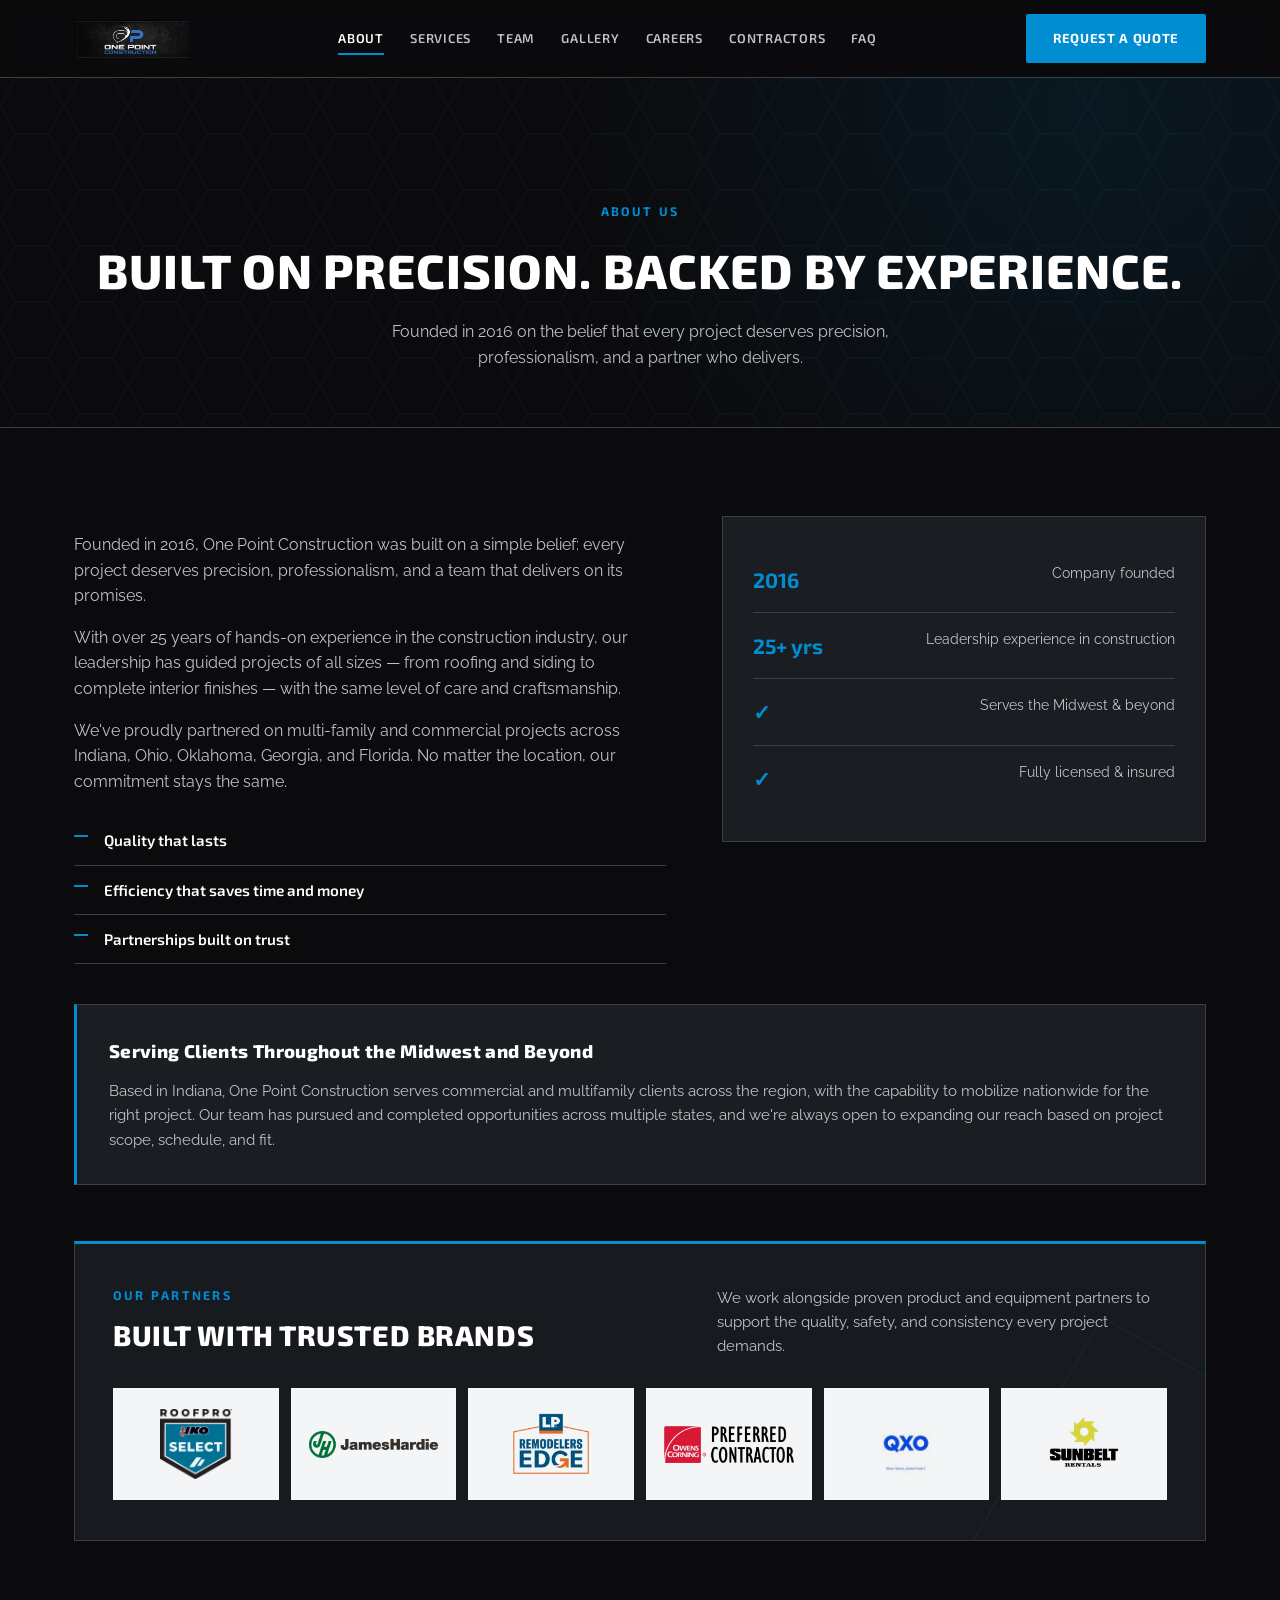
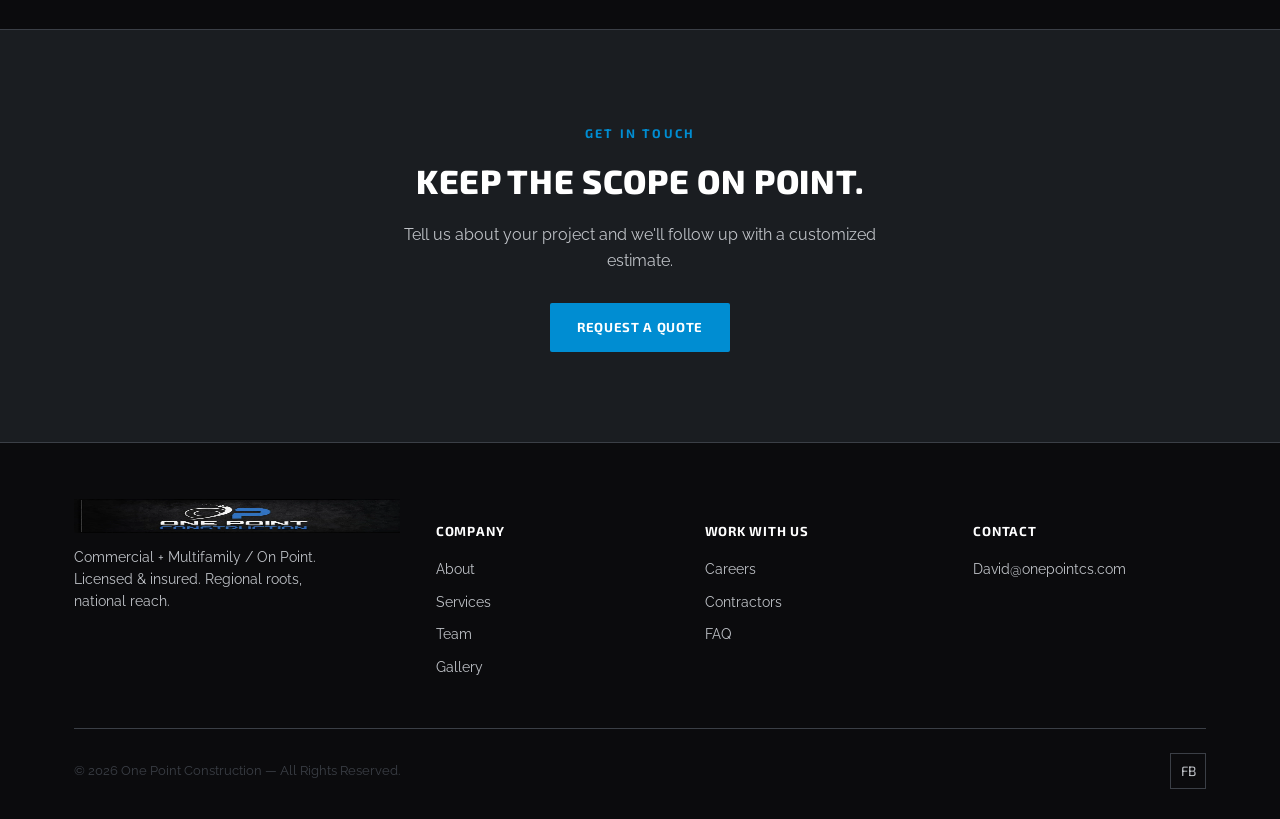
==== about.html @ 49d723e9 "Improve mobile performance and search visibility" ====
<!DOCTYPE html>
<html lang="en">
<head>
<meta charset="UTF-8">
<meta name="viewport" content="width=device-width, initial-scale=1.0">
<title>About One Point Construction | Commercial &amp; Multifamily Contractor</title>
<meta name="description" content="Learn how One Point Construction brings 25+ years of leadership experience to commercial and multifamily projects across the Midwest and beyond.">
<meta name="robots" content="index,follow,max-image-preview:large">
<meta name="theme-color" content="#0B0B0D">
<link rel="canonical" href="https://onepointconstruction.com/about.html">
<meta property="og:type" content="website">
<meta property="og:site_name" content="One Point Construction">
<meta property="og:title" content="About One Point Construction">
<meta property="og:description" content="Commercial and multifamily construction built on precision, experience, and trusted partnerships.">
<meta property="og:url" content="https://onepointconstruction.com/about.html">
<meta property="og:image" content="https://onepointconstruction.com/assets/img/cta-band.jpg">
<meta name="twitter:card" content="summary_large_image">
<meta name="twitter:title" content="About One Point Construction">
<meta name="twitter:description" content="Commercial and multifamily construction built on precision, experience, and trusted partnerships.">
<meta name="twitter:image" content="https://onepointconstruction.com/assets/img/cta-band.jpg">
<link rel="icon" href="assets/img/logo-badge.png">
<link rel="preconnect" href="https://fonts.googleapis.com">
<link rel="preconnect" href="https://fonts.gstatic.com" crossorigin>
<link href="https://fonts.googleapis.com/css2?family=Exo+2:wght@600;800&family=Raleway:wght@400;500;600;700&display=swap" rel="stylesheet">
<link rel="stylesheet" href="assets/styles.css">
</head>
<body>
<header>
  <div class="nav-inner">
    <a class="brand" href="index.html">
      <img src="assets/img/logo-lockup.webp" alt="One Point Construction" width="900" height="298">
    </a>
    <nav class="links">
      <a href="about.html" class="active">About</a>
      <a href="services.html">Services</a>
      <a href="team.html">Team</a>
      <a href="gallery.html">Gallery</a>
      <a href="careers.html">Careers</a>
      <a href="contractors.html">Contractors</a>
      <a href="faq.html">FAQ</a>
    </nav>
    <details class="mobile-menu">
      <summary aria-label="Open site navigation"><span class="mobile-menu-icon" aria-hidden="true"></span><span class="mobile-menu-label">Menu</span></summary>
      <nav class="mobile-menu-panel" aria-label="Mobile navigation">
        <a href="about.html">About</a><a href="services.html">Services</a><a href="team.html">Team</a><a href="gallery.html">Gallery</a><a href="careers.html">Careers</a><a href="contractors.html">Contractors</a><a href="faq.html">FAQ</a>
      </nav>
    </details>
    <a class="btn btn-primary" href="index.html#contact">Request a Quote</a>
  </div>
</header>
<section class="page-banner hex-bg">
  <div class="wrap">
    <span class="eyebrow">About Us</span>
    <h1>Built on Precision. Backed by Experience.</h1>
    <p>Founded in 2016 on the belief that every project deserves precision, professionalism, and a partner who delivers.</p>
  </div>
</section>

<section class="section">
  <div class="wrap">
    <div class="about-grid">
      <div class="about-copy">
        <p>Founded in 2016, One Point Construction was built on a simple belief: every project deserves precision, professionalism, and a team that delivers on its promises.</p>
        <p>With over 25 years of hands-on experience in the construction industry, our leadership has guided projects of all sizes &mdash; from roofing and siding to complete interior finishes &mdash; with the same level of care and craftsmanship.</p>
        <p>We've proudly partnered on multi-family and commercial projects across Indiana, Ohio, Oklahoma, Georgia, and Florida. No matter the location, our commitment stays the same.</p>
        <ul class="value-list">
          <li>Quality that lasts</li>
          <li>Efficiency that saves time and money</li>
          <li>Partnerships built on trust</li>
        </ul>
      </div>
      <div class="stat-card">
        <div class="stat"><b>2016</b><span>Company founded</span></div>
        <div class="stat"><b>25+ yrs</b><span>Leadership experience in construction</span></div>
        <div class="stat"><b>&#10003;</b><span>Serves the Midwest &amp; beyond</span></div>
        <div class="stat"><b>&#10003;</b><span>Fully licensed &amp; insured</span></div>
      </div>
    </div>
    <div class="service-area">
      <h3>Serving Clients Throughout the Midwest and Beyond</h3>
      <p>Based in Indiana, One Point Construction serves commercial and multifamily clients across the region, with the capability to mobilize nationwide for the right project. Our team has pursued and completed opportunities across multiple states, and we're always open to expanding our reach based on project scope, schedule, and fit.</p>
    </div>
    <section class="partner-showcase" aria-labelledby="partners-heading">
      <div class="partner-head">
        <div>
          <span class="eyebrow">Our Partners</span>
          <h2 id="partners-heading">Built With Trusted Brands</h2>
        </div>
        <p>We work alongside proven product and equipment partners to support the quality, safety, and consistency every project demands.</p>
      </div>
      <div class="partner-grid">
        <div class="partner-logo"><img src="assets/img/partners/iko-select.png" alt="IKO Select"></div>
        <div class="partner-logo"><img src="assets/img/partners/james-hardie.png" alt="James Hardie"></div>
        <div class="partner-logo"><img src="assets/img/partners/lp-remodelers-edge.jpg" alt="LP Remodelers Edge"></div>
        <div class="partner-logo"><img src="assets/img/partners/owens-corning.jpg" alt="Owens Corning"></div>
        <div class="partner-logo"><img src="assets/img/partners/qxo.jpg" alt="QXO"></div>
        <div class="partner-logo"><img src="assets/img/partners/sunbelt-rentals.jpg" alt="Sunbelt Rentals"></div>
      </div>
    </section>
  </div>
</section>
<section id="contact" class="contact-cta">
  <span class="eyebrow">Get In Touch</span>
  <h2>Keep the Scope On Point.</h2>
  <p>Tell us about your project and we'll follow up with a customized estimate.</p>
  <a class="btn btn-primary" href="mailto:David@onepointcs.com?subject=Requesting%20a%20Quote">Request a Quote</a>
</section>
<footer>
  <div class="wrap">
    <div class="foot-grid">
      <div class="foot-brand">
        <img src="assets/img/logo-lockup.webp" alt="One Point Construction" width="900" height="298" loading="lazy" decoding="async">
        <p>Commercial + Multifamily / On Point. Licensed &amp; insured. Regional roots, national reach.</p>
      </div>
      <div class="foot-col">
        <h5>Company</h5>
        <a href="about.html">About</a>
        <a href="services.html">Services</a>
        <a href="team.html">Team</a>
        <a href="gallery.html">Gallery</a>
      </div>
      <div class="foot-col">
        <h5>Work With Us</h5>
        <a href="careers.html">Careers</a>
        <a href="contractors.html">Contractors</a>
        <a href="faq.html">FAQ</a>
      </div>
      <div class="foot-col">
        <h5>Contact</h5>
        <a href="mailto:David@onepointcs.com">David@onepointcs.com</a>
      </div>
    </div>
    <div class="foot-bottom">
      <span>&copy; 2026 One Point Construction &mdash; All Rights Reserved.</span>
      <div class="foot-social">
        <a href="https://www.facebook.com/OnePointCS/" aria-label="Facebook">FB</a>
      </div>
    </div>
  </div>
</footer>
</body>
</html>
---- assets/styles.css ----
/* Design language: precise industrial confidence. Angular blue accents, measured contrast, and responsive motion that makes decisions feel intentional. */
:root{
  --jet:#0B0B0D;
  --charcoal:#1A1D21;
  --gunmetal:#3B3F46;
  --silver:#BFC2C7;
  --white:#FFFFFF;
  --blue:#008DD2;
  --blue-glow: rgba(0,141,210,0.35);
  --maxw: 1180px;
}
*{box-sizing:border-box;}
html{scroll-behavior:smooth;}
body{
  margin:0;
  background:var(--jet);
  color:var(--white);
  font-family:'Raleway', sans-serif;
  font-weight:400;
  line-height:1.6;
  -webkit-font-smoothing:antialiased;
}
h1,h2,h3,h4{
  font-family:'Exo 2', sans-serif;
  font-weight:800;
  letter-spacing:0.02em;
  margin:0 0 0.5em 0;
  text-transform:uppercase;
}
a{color:inherit;text-decoration:none;}
img{max-width:100%;display:block;}
.wrap{max-width:var(--maxw); margin:0 auto; padding:0 24px;}
.eyebrow{
  color:var(--blue);
  font-family:'Exo 2',sans-serif;
  font-weight:700;
  letter-spacing:0.18em;
  text-transform:uppercase;
  font-size:0.78rem;
  margin-bottom:10px;
  display:inline-block;
}
.hex-bg{
  background-image:
    radial-gradient(circle at 85% 8%, rgba(0,141,210,0.10), transparent 45%),
    url("data:image/svg+xml;utf8,%3Csvg xmlns='http://www.w3.org/2000/svg' width='64' height='56' viewBox='0 0 64 56'%3E%3Cpolygon points='16,0 48,0 64,28 48,56 16,56 0,28' fill='none' stroke='rgba(0,141,210,0.10)' stroke-width='1'/%3E%3C/svg%3E");
  background-repeat: no-repeat, repeat;
  background-size: cover, 64px 56px;
}
.section{padding:88px 0;}
.section-tight{padding:56px 0;}
.divider{
  height:38px;
  background-image:url("data:image/svg+xml;utf8,%3Csvg xmlns='http://www.w3.org/2000/svg' width='1180' height='38' viewBox='0 0 1180 38'%3E%3Cpolyline points='0,10 260,10 300,30 620,30 660,10 920,10 960,26 1180,26' fill='none' stroke='%233B3F46' stroke-width='1.5'/%3E%3Cpolyline points='0,26 200,26 235,10 520,10 555,26 860,26 895,10 1180,10' fill='none' stroke='%23008DD2' stroke-width='1.5' opacity='0.65'/%3E%3Ccircle cx='300' cy='30' r='3' fill='%23008DD2'/%3E%3Ccircle cx='660' cy='10' r='3' fill='%23008DD2'/%3E%3Ccircle cx='895' cy='10' r='3' fill='%23008DD2'/%3E%3C/svg%3E");
  background-repeat:no-repeat;
  background-position:center;
  background-size:contain;
  opacity:0.9;
  margin: 0 auto;
  max-width:var(--maxw);
}

/* Header */
header{
  position:sticky; top:0; z-index:100;
  background:rgba(11,11,13,0.92);
  backdrop-filter:blur(8px);
  border-bottom:1px solid var(--gunmetal);
}
.nav-inner{
  display:flex; align-items:center; justify-content:space-between;
  padding:14px 24px; max-width:var(--maxw); margin:0 auto;
}
.brand img{height:38px; width:auto;}
nav.links{display:flex; gap:26px; align-items:center;}
nav.links a{
  font-family:'Exo 2',sans-serif; font-weight:600; font-size:0.8rem;
  letter-spacing:0.06em; text-transform:uppercase; color:var(--silver);
  position:relative; padding:6px 0;
  transition:color 0.2s ease;
}
nav.links a:hover, nav.links a.active{color:var(--white);}
nav.links a::after{
  content:''; position:absolute; left:0; bottom:0; height:2px; width:0;
  background:var(--blue); transition:width 0.25s ease;
}
nav.links a:hover::after, nav.links a.active::after{width:100%;}
.btn{
  display:inline-block; font-family:'Exo 2',sans-serif; font-weight:700;
  letter-spacing:0.05em; text-transform:uppercase; font-size:0.82rem;
  padding:13px 26px; border-radius:2px; transition:all 0.2s ease;
  border:1px solid transparent; cursor:pointer;
}
.btn-primary{background:var(--blue); color:var(--white);}
.btn-primary:hover{background:#00a3f0; box-shadow:0 0 22px var(--blue-glow);}
.btn-outline{border-color:var(--silver); color:var(--white);}
.btn-outline:hover{border-color:var(--blue); color:var(--blue);}

/* Page header banner (non-home pages) */
.page-banner{
  padding:120px 24px 56px 24px;
  border-bottom:1px solid var(--gunmetal);
  text-align:center;
  position:relative;
  overflow:hidden;
}
.page-banner h1{font-size:clamp(2rem, 5vw, 3rem); margin-bottom:10px;}
.page-banner p{color:var(--silver); max-width:560px; margin:0 auto; font-size:1.02rem;}

/* Hero (home only) */
.hero{
  position:relative; overflow:hidden; border-bottom:1px solid var(--gunmetal);
  min-height:78vh; display:flex; align-items:flex-end;
  background-size:cover; background-position:center 65%;
}
.hero::before{
  content:''; position:absolute; inset:0;
  background:
    linear-gradient(180deg, rgba(11,11,13,0.35) 0%, rgba(11,11,13,0.55) 45%, rgba(11,11,13,0.97) 100%),
    linear-gradient(100deg, rgba(11,11,13,0.92) 0%, rgba(11,11,13,0.35) 45%, rgba(11,11,13,0.75) 100%);
  z-index:1;
}
.hero::after{
  content:''; position:absolute; inset:0; z-index:1;
  background-image:url("data:image/svg+xml;utf8,%3Csvg xmlns='http://www.w3.org/2000/svg' width='64' height='56' viewBox='0 0 64 56'%3E%3Cpolygon points='16,0 48,0 64,28 48,56 16,56 0,28' fill='none' stroke='rgba(0,141,210,0.10)' stroke-width='1'/%3E%3C/svg%3E");
  background-repeat:repeat; background-size:64px 56px;
  mix-blend-mode:overlay; opacity:0.7;
}
.hero-content{position:relative; z-index:2; width:100%; padding:140px 24px 72px 24px;}
.hero-content .wrap{max-width:var(--maxw); margin:0 auto;}
.hero-content h1{
  font-size:clamp(2.6rem, 6.4vw, 4.6rem); line-height:1.02; margin-bottom:16px;
  text-shadow:0 4px 30px rgba(0,0,0,0.5);
}
.hero-content h1 .accent{color:var(--blue);}
.hero-tagline{
  font-family:'Exo 2',sans-serif; font-weight:600; font-size:1.25rem; color:var(--silver);
  letter-spacing:0.03em; margin-bottom:30px; max-width:560px;
}
.hero-cta{display:flex; gap:16px; flex-wrap:wrap;}

/* Credibility strip */
.cred-strip{background:var(--jet); border-bottom:1px solid var(--gunmetal); padding:22px 0;}
.cred-strip .wrap{
  display:flex; flex-wrap:wrap; justify-content:center; gap:10px 0;
  font-family:'Exo 2',sans-serif; font-weight:600; font-size:0.85rem;
  letter-spacing:0.03em; color:var(--silver); text-align:center;
}
.cred-strip .sep{color:var(--blue); margin:0 18px;}

/* Pillars */
.pillars{display:grid; grid-template-columns:repeat(3,1fr); gap:28px; margin-top:48px;}
.pillar{
  background:var(--charcoal); border:1px solid var(--gunmetal); padding:32px 26px;
  border-top:3px solid var(--blue); transition:transform 0.25s ease, border-color 0.25s ease;
}
.pillar:hover{transform:translateY(-4px); border-color:var(--blue);}
.pillar h3{font-size:1.05rem; color:var(--white);}
.pillar p{color:var(--silver); font-size:0.95rem; margin:0;}

.section-head{max-width:640px; margin-bottom:20px;}
.section-head.center{margin-left:auto; margin-right:auto; text-align:center;}
.section-head h2{font-size:2rem; color:var(--white);}
.section-head p{color:var(--silver); font-size:1.02rem;}

/* About */
.about-grid{display:grid; grid-template-columns:1.1fr 0.9fr; gap:56px; align-items:start;}
.about-copy p{color:var(--silver); font-size:1rem;}
.value-list{list-style:none; padding:0; margin:22px 0 0 0;}
.value-list li{
  padding:12px 0 12px 30px; position:relative; color:var(--white);
  font-family:'Exo 2',sans-serif; font-weight:600; font-size:0.95rem;
  border-bottom:1px solid var(--gunmetal);
}
.value-list li::before{content:''; position:absolute; left:0; top:19px; width:14px; height:2px; background:var(--blue);}
.stat-card{background:var(--charcoal); border:1px solid var(--gunmetal); padding:30px;}
.stat-card .stat{display:flex; justify-content:space-between; padding:16px 0; border-bottom:1px solid var(--gunmetal);}
.stat-card .stat:last-child{border-bottom:none;}
.stat-card .stat b{font-family:'Exo 2',sans-serif; color:var(--blue); font-size:1.3rem;}
.stat-card .stat span{color:var(--silver); font-size:0.85rem; text-align:right; max-width:60%;}
.partner-note{margin-top:14px; color:var(--gunmetal); font-size:0.85rem; font-style:italic;}

/* Services */
.svc-block{margin-bottom:52px;}
.svc-block:last-child{margin-bottom:0;}
.svc-head{display:flex; align-items:baseline; gap:14px; margin-bottom:22px;}
.svc-head h3{color:var(--white); font-size:1.3rem; margin:0;}
.svc-head .line{flex:1; height:1px; background:var(--gunmetal);}
.svc-grid{display:grid; grid-template-columns:repeat(3,1fr); gap:22px;}
.svc-card{background:var(--charcoal); border:1px solid var(--gunmetal); padding:26px; transition:border-color 0.2s ease;}
.svc-card:hover{border-color:var(--blue);}
.svc-card h4{font-family:'Exo 2',sans-serif; font-weight:700; color:var(--blue); font-size:0.95rem; text-transform:uppercase; letter-spacing:0.04em; margin-bottom:10px;}
.svc-card p{color:var(--silver); font-size:0.92rem; margin:0;}
.svc-photos{display:grid; grid-template-columns:1fr 1fr; gap:18px; margin-top:22px;}
.svc-photos figure{margin:0; overflow:hidden; border:1px solid var(--gunmetal); position:relative;}
.svc-photos img{width:100%; height:260px; object-fit:cover; transition:transform 0.4s ease;}
.svc-photos figure:hover img{transform:scale(1.04);}
.svc-photos figcaption{
  position:absolute; bottom:0; left:0; right:0; padding:10px 14px;
  background:linear-gradient(0deg, rgba(11,11,13,0.9), transparent);
  font-family:'Exo 2',sans-serif; font-size:0.72rem; letter-spacing:0.05em; text-transform:uppercase; color:var(--silver);
}

/* Team */
.team-grid{display:grid; grid-template-columns:repeat(3,1fr); gap:24px;}
.team-card{background:var(--charcoal); border:1px dashed var(--gunmetal); padding:0; text-align:center; overflow:hidden;}
.team-photo{
  aspect-ratio:1/1; background:var(--jet); display:flex; align-items:center; justify-content:center;
  color:var(--gunmetal); font-family:'Exo 2',sans-serif; font-size:0.75rem; letter-spacing:0.05em; text-transform:uppercase;
  border-bottom:1px solid var(--gunmetal);
}
.team-info{padding:20px;}
.team-info h4{font-family:'Exo 2',sans-serif; font-size:1rem; color:var(--white); margin-bottom:4px;}
.team-info .role{color:var(--blue); font-size:0.8rem; font-weight:600; text-transform:uppercase; letter-spacing:0.04em; margin-bottom:8px; display:block;}
.team-info p{color:var(--silver); font-size:0.85rem; margin:0;}
.team-cta{
  margin-top:56px; text-align:center; padding:40px; background:var(--charcoal); border:1px solid var(--gunmetal);
}
.team-cta h3{font-size:1.3rem; margin-bottom:10px;}
.team-cta p{color:var(--silver); margin-bottom:20px;}

/* Gallery */
.gallery-intro{display:grid; grid-template-columns:1fr 1fr; gap:28px; margin-bottom:36px;}
.gallery-intro .g-card{background:var(--charcoal); border:1px solid var(--gunmetal); padding:26px;}
.gallery-intro .g-card h4{font-family:'Exo 2',sans-serif; color:var(--white); font-size:1rem; margin-bottom:8px;}
.gallery-intro .g-card p{color:var(--silver); font-size:0.9rem; margin:0;}
.gallery-grid{display:grid; grid-template-columns:repeat(3,1fr); gap:18px;}
.gallery-grid figure{margin:0; position:relative; overflow:hidden; border:1px solid var(--gunmetal);}
.gallery-grid img{width:100%; height:270px; object-fit:cover; transition:transform 0.4s ease;}
.gallery-grid figure.tall img{height:400px;}
.gallery-grid figure:hover img{transform:scale(1.05);}
.gallery-grid figcaption{
  position:absolute; bottom:0; left:0; right:0; padding:14px 16px;
  background:linear-gradient(0deg, rgba(11,11,13,0.92), transparent);
}
.gallery-grid figcaption .tag{font-family:'Exo 2',sans-serif; font-size:0.7rem; letter-spacing:0.06em; text-transform:uppercase; color:var(--blue); display:block;}
.gallery-grid figcaption .cap{color:var(--silver); font-size:0.82rem;}
.gallery-note{margin-top:18px; padding:16px 20px; border-left:3px solid var(--blue); background:var(--charcoal); color:var(--silver); font-size:0.88rem;}

/* CTA band */
.cta-band{position:relative; border-top:1px solid var(--gunmetal); border-bottom:1px solid var(--gunmetal);}
.cta-band img{width:100%; height:auto; display:block;}

/* Careers / Contractors */
.two-col{display:grid; grid-template-columns:1fr 1fr; gap:26px;}
.role-card, .app-card{background:var(--charcoal); border:1px solid var(--gunmetal); padding:30px;}
.role-card h4{font-family:'Exo 2',sans-serif; color:var(--blue); font-size:1.05rem; margin-bottom:10px;}
.role-card p{color:var(--silver); font-size:0.92rem; margin:0;}
.app-card h3{font-size:1.4rem; margin-bottom:12px;}
.app-card p{color:var(--silver); font-size:0.95rem;}
.app-form{display:flex; flex-direction:column; gap:14px; margin-top:20px;}
.app-form input{
  background:var(--jet); border:1px solid var(--gunmetal); color:var(--white);
  padding:13px 14px; font-family:'Raleway',sans-serif; font-size:0.92rem;
}
.app-form input:focus{outline:none; border-color:var(--blue);}
.app-form input::placeholder{color:var(--gunmetal);}

/* FAQ */
details{background:var(--charcoal); border:1px solid var(--gunmetal); margin-bottom:12px; padding:0;}
details summary{
  padding:20px 24px; cursor:pointer; list-style:none; font-family:'Exo 2',sans-serif;
  font-weight:600; font-size:0.98rem; color:var(--white); display:flex; justify-content:space-between; align-items:center;
}
details summary::-webkit-details-marker{display:none;}
details summary::after{content:'+'; color:var(--blue); font-size:1.3rem; font-weight:400;}
details[open] summary::after{content:'–';}
details .faq-body{padding:0 24px 20px 24px; color:var(--silver); font-size:0.92rem;}

/* Contact / Footer */
.contact-cta{
  text-align:center; padding:90px 24px; background:var(--charcoal);
  border-top:1px solid var(--gunmetal); border-bottom:1px solid var(--gunmetal);
}
.contact-cta h2{font-size:2.1rem; max-width:680px; margin:0 auto 14px auto;}
.contact-cta p{color:var(--silver); max-width:520px; margin:0 auto 30px auto;}

footer{padding:56px 0 30px 0;}
.foot-grid{display:grid; grid-template-columns:1.4fr 1fr 1fr 1fr; gap:36px; margin-bottom:40px;}
.foot-brand img{height:34px; margin-bottom:14px;}
.foot-brand p{color:var(--silver); font-size:0.85rem; max-width:280px;}
.foot-col h5{font-family:'Exo 2',sans-serif; color:var(--white); font-size:0.82rem; letter-spacing:0.06em; text-transform:uppercase; margin-bottom:16px;}
.foot-col a{display:block; color:var(--silver); font-size:0.88rem; margin-bottom:10px; transition:color 0.2s ease;}
.foot-col a:hover{color:var(--blue);}
.foot-bottom{
  border-top:1px solid var(--gunmetal); padding-top:24px; display:flex; justify-content:space-between;
  align-items:center; flex-wrap:wrap; gap:14px; color:var(--gunmetal); font-size:0.8rem;
}
.foot-social{display:flex; gap:14px;}
.foot-social a{
  width:36px; height:36px; border:1px solid var(--gunmetal); display:flex; align-items:center; justify-content:center;
  color:var(--silver); font-size:0.85rem; font-family:'Exo 2',sans-serif; transition:all 0.2s ease;
}
.foot-social a:hover{border-color:var(--blue); color:var(--blue);}

.menu-toggle{display:none; background:none; border:none; color:var(--white); font-size:1.6rem; cursor:pointer;}
.mobile-menu{display:none;}

@media (max-width: 900px){
  .nav-inner{position:relative; gap:10px; padding:12px 18px;}
  .brand{flex:0 1 auto; min-width:0;}
  .brand img{height:33px; max-width:128px; object-fit:contain; object-position:left center;}
  nav.links{display:none;}
  .mobile-menu{display:block; position:static; order:2; margin:0 0 0 auto; padding:0; border:0; background:transparent; flex:0 0 auto;}
  .mobile-menu summary{
    display:flex; align-items:center; justify-content:center; gap:7px;
    width:46px; height:46px; padding:0; border:1px solid #4b5159;
    background:var(--charcoal); color:var(--white); list-style:none; cursor:pointer;
    transition:border-color 0.2s ease, background 0.2s ease, box-shadow 0.2s ease;
  }
  .mobile-menu summary::-webkit-details-marker{display:none;}
  .mobile-menu summary::after{content:none !important; display:none !important;}
  .mobile-menu summary:focus-visible{outline:2px solid var(--blue); outline-offset:3px;}
  .mobile-menu-icon, .mobile-menu-icon::before, .mobile-menu-icon::after{
    display:block; width:19px; height:2px; background:var(--white); transition:transform 0.2s ease, opacity 0.2s ease;
  }
  .mobile-menu-icon{position:relative;}
  .mobile-menu-icon::before, .mobile-menu-icon::after{content:''; position:absolute; left:0;}
  .mobile-menu-icon::before{top:-6px;}
  .mobile-menu-icon::after{top:6px;}
  .mobile-menu-label{position:absolute; width:1px; height:1px; overflow:hidden; clip:rect(0 0 0 0); white-space:nowrap;}
  .mobile-menu[open] summary{border-color:var(--blue); background:#20242a; box-shadow:0 0 0 3px rgba(0,141,210,0.12);}
  .mobile-menu[open] .mobile-menu-icon{background:transparent;}
  .mobile-menu[open] .mobile-menu-icon::before{transform:translateY(6px) rotate(45deg);}
  .mobile-menu[open] .mobile-menu-icon::after{transform:translateY(-6px) rotate(-45deg);}
  .mobile-menu-panel{
    position:absolute; z-index:120; top:100%; left:0; right:0;
    display:grid; grid-template-columns:repeat(2, minmax(0,1fr)); gap:0;
    padding:12px 18px 18px; background:rgba(11,11,13,0.98);
    border-bottom:2px solid var(--blue); box-shadow:0 18px 28px rgba(0,0,0,0.42);
  }
  .mobile-menu-panel a{
    min-height:50px; display:flex; align-items:center; padding:0 12px;
    border-bottom:1px solid var(--gunmetal); color:var(--silver);
    font-family:'Exo 2',sans-serif; font-size:0.79rem; font-weight:700;
    letter-spacing:0.06em; text-transform:uppercase;
  }
  .mobile-menu-panel a:nth-last-child(-n+1){grid-column:1 / -1;}
  .mobile-menu-panel a:hover, .mobile-menu-panel a:focus-visible{color:var(--white); background:#20242a; box-shadow:inset 3px 0 0 var(--blue); outline:0;}
  .nav-inner > .btn{order:3; flex:0 0 auto; padding:12px 14px; font-size:0.7rem; white-space:nowrap;}
  .pillars, .svc-grid, .team-grid, .gallery-grid, .about-grid, .two-col, .gallery-intro, .svc-photos{
    grid-template-columns:1fr;
  }
  .foot-grid{grid-template-columns:1fr 1fr;}
  .section{padding:56px 0;}
  .hero{min-height:0;}
  .hero-content{padding:64px 20px 36px 20px;}
  .hero-content h1{margin-bottom:10px;}
  .hero-tagline{margin-bottom:20px; font-size:1.05rem;}
  .hero-cta{gap:12px;}
  .hero-cta .btn{padding:12px 20px; font-size:0.76rem;}
  .cred-strip{padding:14px 0;}
  .cred-strip .wrap{font-size:0.72rem; gap:4px 0;}
  .cred-strip .sep{margin:0 10px;}
}

@media (max-width: 410px){
  .nav-inner{gap:7px; padding-left:14px; padding-right:14px;}
  .brand img{height:30px; max-width:112px;}
  .mobile-menu summary{width:42px; height:42px;}
  .nav-inner > .btn{padding:11px 11px; font-size:0.64rem;}
}

/* Leadership spotlight */
.leader-card{
  display:grid; grid-template-columns:280px 1fr; gap:40px;
  background:var(--charcoal); border:1px solid var(--gunmetal); border-top:3px solid var(--blue);
  padding:36px; margin-bottom:40px; align-items:start;
}
.leader-photo img{width:100%; aspect-ratio:1/1; object-fit:cover; border:1px solid var(--gunmetal);}
.leader-info h3{font-size:1.5rem; margin-bottom:2px;}
.leader-info .role{color:var(--blue); font-family:'Exo 2',sans-serif; font-weight:700; font-size:0.85rem; text-transform:uppercase; letter-spacing:0.05em; display:block; margin-bottom:16px;}
.leader-info p{color:var(--silver); font-size:0.96rem; margin-bottom:14px;}
.leader-tags{display:flex; gap:10px; flex-wrap:wrap; margin:18px 0;}
.leader-tags span{
  border:1px solid var(--gunmetal); padding:6px 14px; font-family:'Exo 2',sans-serif;
  font-size:0.72rem; letter-spacing:0.05em; text-transform:uppercase; color:var(--silver);
}
.leader-family{display:flex; gap:18px; align-items:center; margin-top:20px; padding-top:20px; border-top:1px solid var(--gunmetal);}
.leader-family img{width:150px; height:auto; border:1px solid var(--gunmetal); flex-shrink:0;}
.leader-family p{color:var(--silver); font-size:0.88rem; margin:0; font-style:italic;}
.advice-quote{
  margin-top:20px; padding-left:16px; border-left:2px solid var(--blue);
  font-style:italic; color:var(--silver); font-size:0.9rem;
}
.advice-quote span{
  display:block; margin-top:6px; font-style:normal; font-family:'Exo 2',sans-serif;
  font-size:0.7rem; letter-spacing:0.05em; text-transform:uppercase; color:var(--gunmetal);
}
@media (max-width: 900px){
  .leader-card{grid-template-columns:1fr;}
  .leader-photo{max-width:220px;}
  .leader-family{flex-direction:column; align-items:flex-start;}
}

/* Service area callout */
.service-area{
  margin-top:40px; padding:32px; background:var(--charcoal); border:1px solid var(--gunmetal);
  border-left:3px solid var(--blue);
}
.service-area h3{font-size:1.15rem; margin-bottom:12px; text-transform:none;}
.service-area p{color:var(--silver); font-size:0.96rem; margin:0;}

/* Partner showcase: a warm-white material panel makes varied brand marks read as a single, deliberate proof point. */
.partner-showcase{
  position:relative;
  margin-top:56px;
  padding:38px 38px 40px;
  background:#171a1f;
  border:1px solid var(--gunmetal);
  border-top:3px solid var(--blue);
  overflow:hidden;
}
.partner-showcase::after{
  content:'';
  position:absolute;
  right:-90px;
  bottom:-110px;
  width:280px;
  height:280px;
  border:1px solid rgba(0,141,210,0.15);
  transform:rotate(30deg);
  pointer-events:none;
}
.partner-head{
  position:relative;
  z-index:1;
  display:flex;
  align-items:end;
  justify-content:space-between;
  gap:32px;
  margin-bottom:30px;
}
.partner-head .eyebrow{margin-bottom:7px;}
.partner-head h2{font-size:clamp(1.35rem,2.2vw,1.85rem); margin:0;}
.partner-head p{max-width:450px; margin:0; color:var(--silver); font-size:0.91rem; line-height:1.65;}
.partner-grid{
  position:relative;
  z-index:1;
  display:grid;
  grid-template-columns:repeat(6,1fr);
  gap:12px;
}
.partner-logo{
  position:relative;
  display:flex;
  align-items:center;
  justify-content:center;
  min-height:112px;
  padding:17px;
  overflow:hidden;
  background:#f3f5f7;
  border:1px solid rgba(255,255,255,0.2);
  transition:transform 0.24s cubic-bezier(.2,.8,.2,1), box-shadow 0.24s ease, background 0.24s ease;
}
.partner-logo::before{
  content:'';
  position:absolute;
  inset:0;
  border-top:2px solid var(--blue);
  transform:scaleX(0);
  transform-origin:left;
  transition:transform 0.28s cubic-bezier(.2,.8,.2,1);
}
.partner-logo img{
  width:100%;
  max-height:70px;
  object-fit:contain;
  mix-blend-mode:multiply;
  transition:transform 0.24s cubic-bezier(.2,.8,.2,1), filter 0.24s ease;
}
@media (hover:hover) and (pointer:fine){
  .partner-logo:hover{transform:translateY(-4px); background:var(--white); box-shadow:0 14px 22px rgba(0,0,0,0.28);}
  .partner-logo:hover::before{transform:scaleX(1);}
  .partner-logo:hover img{transform:scale(1.045);}
}
@media (max-width:900px){
  .partner-head{display:block;}
  .partner-head p{margin-top:13px;}
  .partner-grid{grid-template-columns:repeat(3,1fr);}
}
@media (max-width:620px){
  .partner-showcase{margin-top:40px; padding:30px 22px;}
  .partner-grid{grid-template-columns:repeat(2,1fr); gap:10px;}
  .partner-logo{min-height:96px; padding:14px;}
  .partner-logo img{max-height:58px;}
}

/* Large pull-quote (leadership spotlight) */
.pull-quote{
  grid-column: 1 / -1;
  margin-top:8px;
  padding:28px 32px;
  background:var(--jet);
  border-left:4px solid var(--blue);
  font-family:'Exo 2',sans-serif;
  font-weight:700;
  font-size:1.4rem;
  line-height:1.35;
  color:var(--white);
  text-transform:none;
  letter-spacing:0.01em;
}
.pull-quote span{
  display:block; margin-top:14px; font-family:'Raleway',sans-serif; font-weight:600;
  font-size:0.82rem; letter-spacing:0.04em; text-transform:uppercase; color:var(--blue);
}
@media (max-width: 900px){
  .pull-quote{font-size:1.15rem; padding:22px 20px;}
}

/* Interaction polish and leadership page refinement */
a:focus-visible, .btn:focus-visible, summary:focus-visible{
  outline:2px solid var(--blue);
  outline-offset:4px;
}
.brand img{transition:transform 0.24s cubic-bezier(.2,.8,.2,1), filter 0.24s ease;}
.btn{
  position:relative;
  transform:translateY(0);
  transition:transform 0.2s cubic-bezier(.2,.8,.2,1), box-shadow 0.2s ease, border-color 0.2s ease, background 0.2s ease, color 0.2s ease;
}
.btn:active{transform:translateY(1px) scale(0.98);}
.pillar, .svc-card, .gallery-intro .g-card, .role-card, .app-card, .team-cta{
  position:relative;
  overflow:hidden;
  transition:transform 0.24s cubic-bezier(.2,.8,.2,1), border-color 0.24s ease, box-shadow 0.24s ease;
}
.pillar::before, .svc-card::before, .gallery-intro .g-card::before, .role-card::before, .app-card::before{
  content:'';
  position:absolute;
  left:0;
  top:0;
  width:100%;
  height:2px;
  background:var(--blue);
  transform:scaleX(0);
  transform-origin:left;
  transition:transform 0.28s cubic-bezier(.2,.8,.2,1);
}
.gallery-grid figure, .svc-photos figure{
  transition:border-color 0.24s ease, box-shadow 0.24s ease;
}
.gallery-grid figcaption, .svc-photos figcaption{
  transition:background 0.24s ease, padding 0.24s cubic-bezier(.2,.8,.2,1);
}
details{transition:border-color 0.2s ease, background 0.2s ease;}
details summary{transition:color 0.2s ease, padding-left 0.2s cubic-bezier(.2,.8,.2,1);}
.foot-col a{transition:color 0.2s ease, transform 0.2s cubic-bezier(.2,.8,.2,1);}
.foot-social a{transition:transform 0.2s cubic-bezier(.2,.8,.2,1), border-color 0.2s ease, color 0.2s ease, box-shadow 0.2s ease;}
@media (hover:hover) and (pointer:fine){
  .brand:hover img{transform:translateX(3px) scale(1.025); filter:drop-shadow(0 0 8px rgba(0,141,210,0.28));}
  .btn-primary:hover{transform:translateY(-2px); background:#00a3f0; box-shadow:0 10px 22px rgba(0,141,210,0.25);}
  .btn-outline:hover{transform:translateY(-2px); border-color:var(--blue); color:var(--white); box-shadow:inset 4px 0 0 var(--blue);}
  .pillar:hover, .svc-card:hover, .gallery-intro .g-card:hover, .role-card:hover, .app-card:hover{
    transform:translateY(-5px);
    border-color:rgba(0,141,210,0.76);
    box-shadow:0 16px 28px rgba(0,0,0,0.22);
  }
  .pillar:hover::before, .svc-card:hover::before, .gallery-intro .g-card:hover::before, .role-card:hover::before, .app-card:hover::before{transform:scaleX(1);}
  .gallery-grid figure:hover, .svc-photos figure:hover{border-color:var(--blue); box-shadow:0 12px 24px rgba(0,0,0,0.26);}
  .gallery-grid figure:hover figcaption, .svc-photos figure:hover figcaption{padding-bottom:19px; background:linear-gradient(0deg, rgba(11,11,13,0.97), rgba(11,11,13,0.15));}
  details:hover{border-color:rgba(0,141,210,0.75); background:#20242a;}
  details:hover summary{color:var(--blue); padding-left:29px;}
  .foot-col a:hover{transform:translateX(4px); color:var(--blue);}
  .foot-social a:hover{transform:translateY(-3px); border-color:var(--blue); color:var(--blue); box-shadow:0 8px 18px rgba(0,141,210,0.16);}
}

/* Leadership spotlight: editorial composition, alternating visual rhythm, and more deliberate content modules. */
.team-section{padding-top:72px;}
.leader-card{
  position:relative;
  display:grid;
  grid-template-columns:minmax(265px,0.78fr) minmax(0,1.7fr);
  gap:0;
  padding:0;
  margin:0 0 44px;
  background:var(--charcoal);
  border:1px solid var(--gunmetal);
  border-top:3px solid var(--blue);
  overflow:hidden;
}
.leader-card--alt{grid-template-columns:minmax(0,1.7fr) minmax(265px,0.78fr);}
.leader-card--alt .leader-photo{order:2;}
.leader-card--alt .leader-info{order:1;}
.leader-photo{
  position:relative;
  min-height:100%;
  overflow:hidden;
  background:var(--jet);
}
.leader-photo img{
  width:100%;
  height:100%;
  min-height:470px;
  aspect-ratio:auto;
  object-fit:cover;
  border:0;
  transition:transform 0.55s cubic-bezier(.2,.8,.2,1), filter 0.55s ease;
}
.leader-photo::after{
  content:'';
  position:absolute;
  inset:0;
  background:linear-gradient(180deg, transparent 42%, rgba(11,11,13,0.78) 100%);
  pointer-events:none;
}
.leader-photo--david img{object-position:center top;}
.leader-photo--carl img{object-position:center center;}
.photo-caption{
  position:absolute;
  z-index:1;
  left:24px;
  bottom:22px;
  color:var(--white);
  font-family:'Exo 2',sans-serif;
  font-size:0.72rem;
  font-weight:700;
  line-height:1.45;
  letter-spacing:0.1em;
  text-transform:uppercase;
}
.photo-caption::before{
  content:'';
  display:block;
  width:28px;
  height:2px;
  margin-bottom:9px;
  background:var(--blue);
}
.leader-info{padding:44px 46px 38px;}
.leader-label{
  display:block;
  margin-bottom:8px;
  color:var(--blue);
  font-family:'Exo 2',sans-serif;
  font-size:0.7rem;
  font-weight:700;
  letter-spacing:0.15em;
  text-transform:uppercase;
}
.leader-info h2{font-size:clamp(1.55rem,2.4vw,2rem); margin-bottom:2px;}
.leader-info .role{margin-bottom:22px;}
.leader-story{max-width:720px;}
.leader-info p{font-size:0.97rem; line-height:1.72;}
.leader-tags{margin:22px 0 24px;}
.leader-tags span{
  color:var(--silver);
  border-color:#4b5159;
  transition:transform 0.2s cubic-bezier(.2,.8,.2,1), color 0.2s ease, border-color 0.2s ease, background 0.2s ease;
}
.pull-quote{
  margin:0 0 26px;
  padding:24px 28px 22px;
  background:var(--jet);
  border-left:4px solid var(--blue);
  font-family:'Exo 2',sans-serif;
  font-weight:700;
  color:var(--white);
}
.pull-quote p{margin:0; color:var(--white); font-family:'Exo 2',sans-serif; font-size:clamp(1.05rem,1.8vw,1.34rem); font-weight:700; line-height:1.42;}
.pull-quote cite{display:block; margin-top:14px; color:var(--blue); font-family:'Raleway',sans-serif; font-size:0.72rem; font-style:normal; font-weight:700; letter-spacing:0.06em; text-transform:uppercase;}
.leader-family{
  display:grid;
  grid-template-columns:180px minmax(0,1fr);
  gap:22px;
  align-items:center;
  margin-top:0;
  padding:22px 0;
  border-top:1px solid var(--gunmetal);
  border-bottom:1px solid var(--gunmetal);
}
.leader-family img{width:100%; height:116px; object-fit:cover; border:1px solid #4b5159;}
.leader-family p{margin:0; color:var(--silver); font-size:0.88rem; line-height:1.62;}
.leader-family--plain{display:block; padding:20px 0;}
.advice-quote{margin-top:22px; padding-left:18px; font-size:0.95rem; line-height:1.55;}
.advice-quote span{color:var(--silver);}
.team-cta{
  display:flex;
  align-items:center;
  justify-content:space-between;
  gap:32px;
  margin-top:56px;
  padding:38px 42px;
  text-align:left;
  border-left:3px solid var(--blue);
}
.team-cta .eyebrow{margin-bottom:5px;}
.team-cta h2{font-size:clamp(1.35rem,2vw,1.7rem); margin-bottom:7px;}
.team-cta p{margin:0; max-width:580px;}
@media (hover:hover) and (pointer:fine){
  .leader-card:hover .leader-photo img{transform:scale(1.045); filter:contrast(1.04);}
  .leader-card:hover .leader-tags span{border-color:var(--blue); color:var(--white);}
  .leader-card:hover .leader-tags span:nth-child(2){transition-delay:35ms;}
  .leader-card:hover .leader-tags span:nth-child(3){transition-delay:70ms;}
  .team-cta:hover{transform:translateY(-4px); border-color:var(--blue); box-shadow:0 16px 28px rgba(0,0,0,0.24);}
}
@media (max-width:900px){
  .team-section{padding-top:56px;}
  .leader-card, .leader-card--alt{grid-template-columns:1fr;}
  .leader-card--alt .leader-photo, .leader-card--alt .leader-info{order:initial;}
  .leader-photo{max-width:none; min-height:0;}
  .leader-photo img{height:clamp(320px,72vw,500px); min-height:0;}
  .leader-info{padding:34px 30px 32px;}
  .team-cta{padding:32px 30px;}
}
@media (max-width:620px){
  .leader-info{padding:30px 22px 26px;}
  .leader-family{grid-template-columns:1fr; gap:14px;}
  .leader-family img{height:auto; aspect-ratio:16/9;}
  .pull-quote{padding:20px 18px;}
  .team-cta{display:block; padding:28px 22px;}
  .team-cta .btn{margin-top:22px;}
}
@media (prefers-reduced-motion:reduce){
  *, *::before, *::after{scroll-behavior:auto !important; transition-duration:0.01ms !important; animation-duration:0.01ms !important;}
}
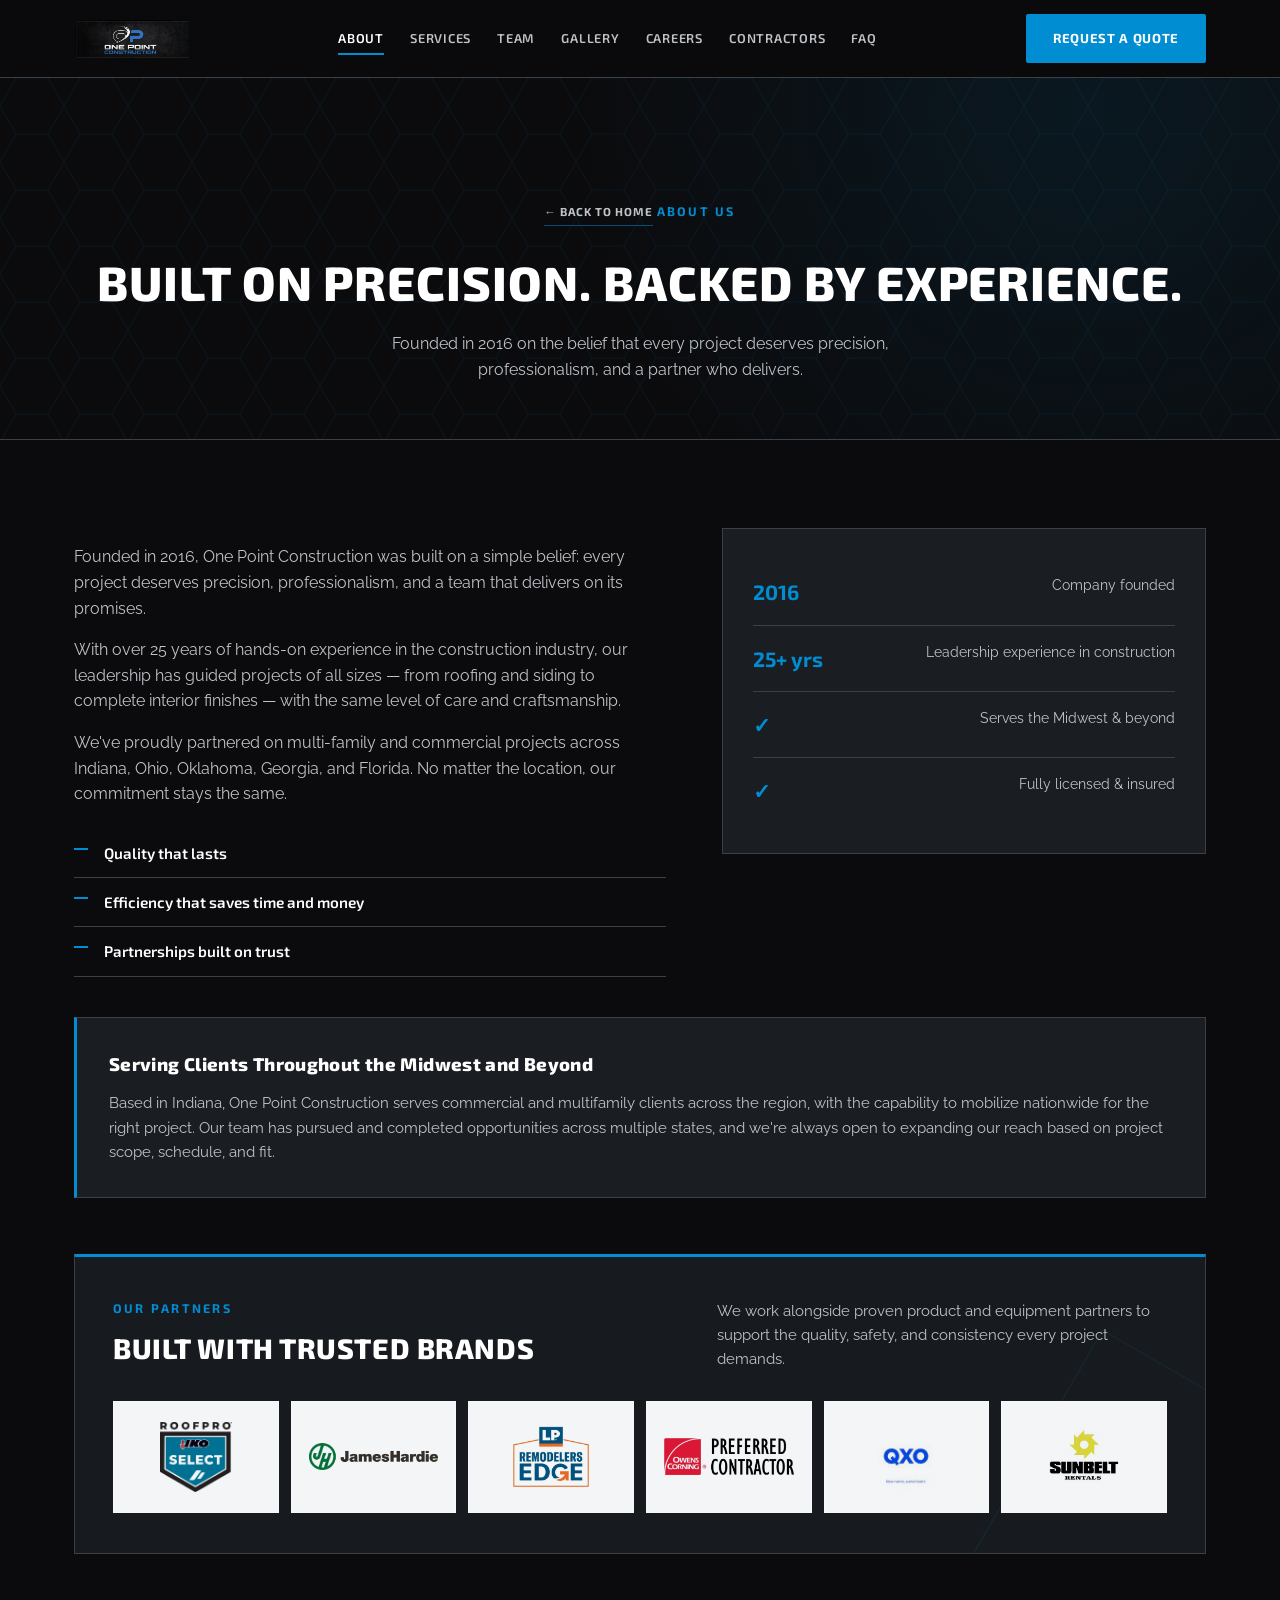
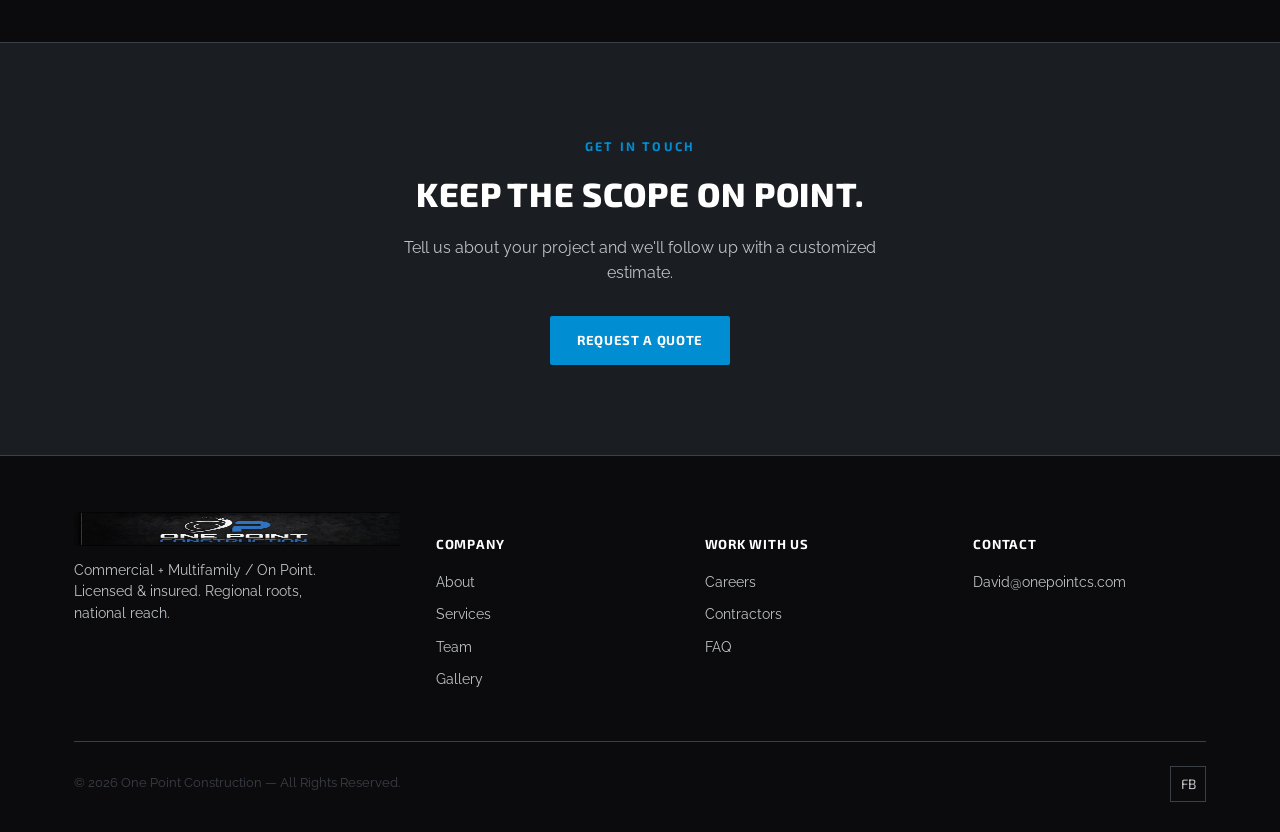
==== commit f4b3a0dd: "Improve mobile navigation and page return paths" ====
--- a/about.html
+++ b/about.html
@@ -40,7 +40,7 @@
       <a href="faq.html">FAQ</a>
     </nav>
     <details class="mobile-menu">
-      <summary aria-label="Open site navigation"><span class="mobile-menu-icon" aria-hidden="true"></span><span class="mobile-menu-label">Menu</span></summary>
+      <summary aria-label="Open site navigation"><span class="mobile-menu-icon" aria-hidden="true">☰</span><span class="mobile-menu-label">Menu</span></summary>
       <nav class="mobile-menu-panel" aria-label="Mobile navigation">
         <a href="about.html">About</a><a href="services.html">Services</a><a href="team.html">Team</a><a href="gallery.html">Gallery</a><a href="careers.html">Careers</a><a href="contractors.html">Contractors</a><a href="faq.html">FAQ</a>
       </nav>
@@ -50,6 +50,7 @@
 </header>
 <section class="page-banner hex-bg">
   <div class="wrap">
+    <a class="back-home" href="index.html">← Back to Home</a>
     <span class="eyebrow">About Us</span>
     <h1>Built on Precision. Backed by Experience.</h1>
     <p>Founded in 2016 on the belief that every project deserves precision, professionalism, and a partner who delivers.</p>
--- a/assets/styles.css
+++ b/assets/styles.css
@@ -104,6 +104,22 @@
   position:relative;
   overflow:hidden;
 }
+.back-home{
+  display:inline-flex;
+  align-items:center;
+  gap:7px;
+  margin:0 0 18px;
+  color:var(--silver);
+  font-family:'Exo 2',sans-serif;
+  font-size:0.72rem;
+  font-weight:700;
+  letter-spacing:0.08em;
+  text-transform:uppercase;
+  border-bottom:1px solid rgba(0,141,210,0.52);
+  padding-bottom:5px;
+  transition:color 0.18s ease, border-color 0.18s ease, transform 0.18s ease;
+}
+.back-home:hover,.back-home:focus-visible{color:var(--white); border-color:var(--blue); transform:translateX(-3px); outline:none;}
 .page-banner h1{font-size:clamp(2rem, 5vw, 3rem); margin-bottom:10px;}
 .page-banner p{color:var(--silver); max-width:560px; margin:0 auto; font-size:1.02rem;}
 
@@ -301,28 +317,20 @@
   .brand{flex:0 1 auto; min-width:0;}
   .brand img{height:33px; max-width:128px; object-fit:contain; object-position:left center;}
   nav.links{display:none;}
-  .mobile-menu{display:block; position:static; order:2; margin:0 0 0 auto; padding:0; border:0; background:transparent; flex:0 0 auto;}
+  .mobile-menu{display:block !important; position:static; order:2; margin:0 0 0 auto; padding:0; border:0; background:transparent; flex:0 0 auto;}
   .mobile-menu summary{
     display:flex; align-items:center; justify-content:center; gap:7px;
-    width:46px; height:46px; padding:0; border:1px solid #4b5159;
+    min-width:72px; height:46px; padding:0 10px; border:1px solid #4b5159;
     background:var(--charcoal); color:var(--white); list-style:none; cursor:pointer;
     transition:border-color 0.2s ease, background 0.2s ease, box-shadow 0.2s ease;
   }
   .mobile-menu summary::-webkit-details-marker{display:none;}
   .mobile-menu summary::after{content:none !important; display:none !important;}
   .mobile-menu summary:focus-visible{outline:2px solid var(--blue); outline-offset:3px;}
-  .mobile-menu-icon, .mobile-menu-icon::before, .mobile-menu-icon::after{
-    display:block; width:19px; height:2px; background:var(--white); transition:transform 0.2s ease, opacity 0.2s ease;
-  }
-  .mobile-menu-icon{position:relative;}
-  .mobile-menu-icon::before, .mobile-menu-icon::after{content:''; position:absolute; left:0;}
-  .mobile-menu-icon::before{top:-6px;}
-  .mobile-menu-icon::after{top:6px;}
-  .mobile-menu-label{position:absolute; width:1px; height:1px; overflow:hidden; clip:rect(0 0 0 0); white-space:nowrap;}
+  .mobile-menu-icon{display:block; width:auto; height:auto; background:none; color:var(--white); font-size:1.18rem; line-height:1; transition:transform 0.2s ease;}
+  .mobile-menu-label{display:inline; color:var(--white); font-family:'Exo 2',sans-serif; font-size:0.64rem; font-weight:800; letter-spacing:0.08em; text-transform:uppercase;}
   .mobile-menu[open] summary{border-color:var(--blue); background:#20242a; box-shadow:0 0 0 3px rgba(0,141,210,0.12);}
-  .mobile-menu[open] .mobile-menu-icon{background:transparent;}
-  .mobile-menu[open] .mobile-menu-icon::before{transform:translateY(6px) rotate(45deg);}
-  .mobile-menu[open] .mobile-menu-icon::after{transform:translateY(-6px) rotate(-45deg);}
+  .mobile-menu[open] .mobile-menu-icon{transform:rotate(90deg);}
   .mobile-menu-panel{
     position:absolute; z-index:120; top:100%; left:0; right:0;
     display:grid; grid-template-columns:repeat(2, minmax(0,1fr)); gap:0;
@@ -357,7 +365,8 @@
 @media (max-width: 410px){
   .nav-inner{gap:7px; padding-left:14px; padding-right:14px;}
   .brand img{height:30px; max-width:112px;}
-  .mobile-menu summary{width:42px; height:42px;}
+  .mobile-menu summary{min-width:64px; height:42px; padding:0 8px;}
+  .mobile-menu-label{font-size:0.59rem;}
   .nav-inner > .btn{padding:11px 11px; font-size:0.64rem;}
 }
 
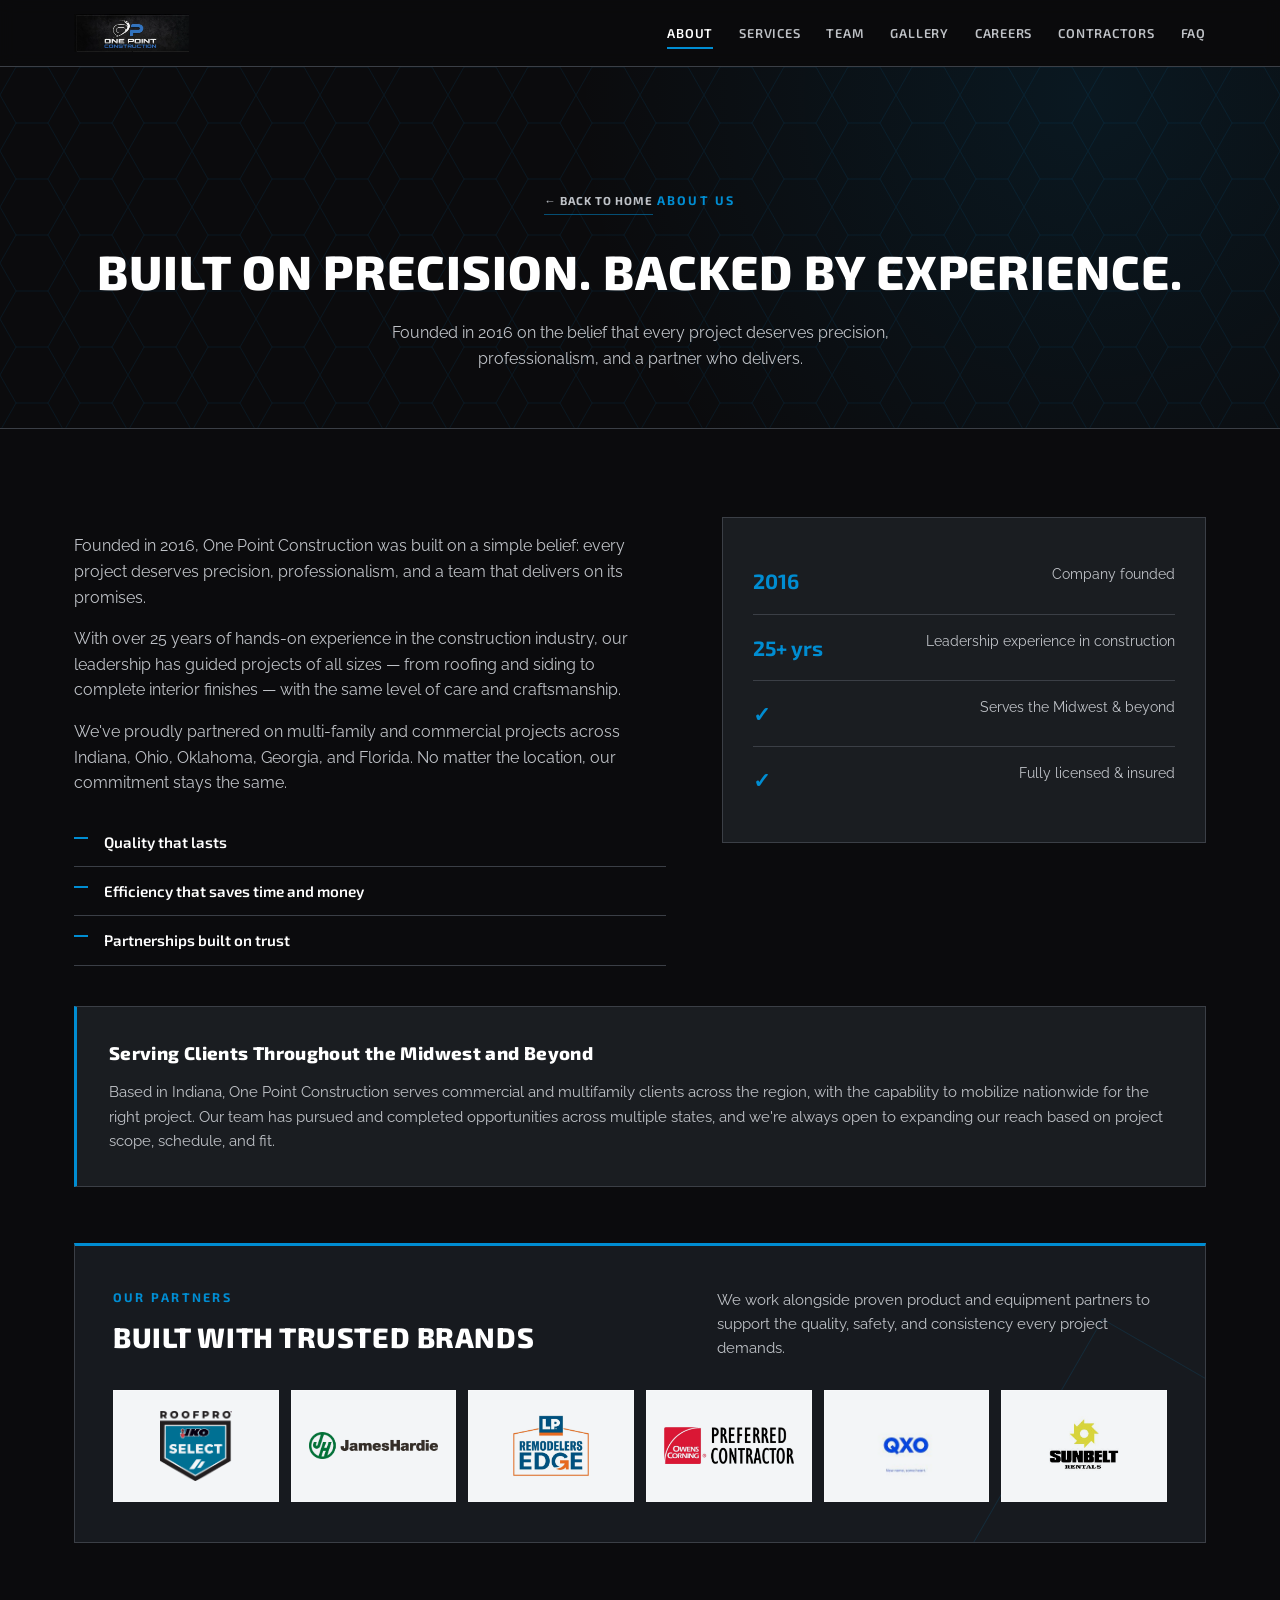
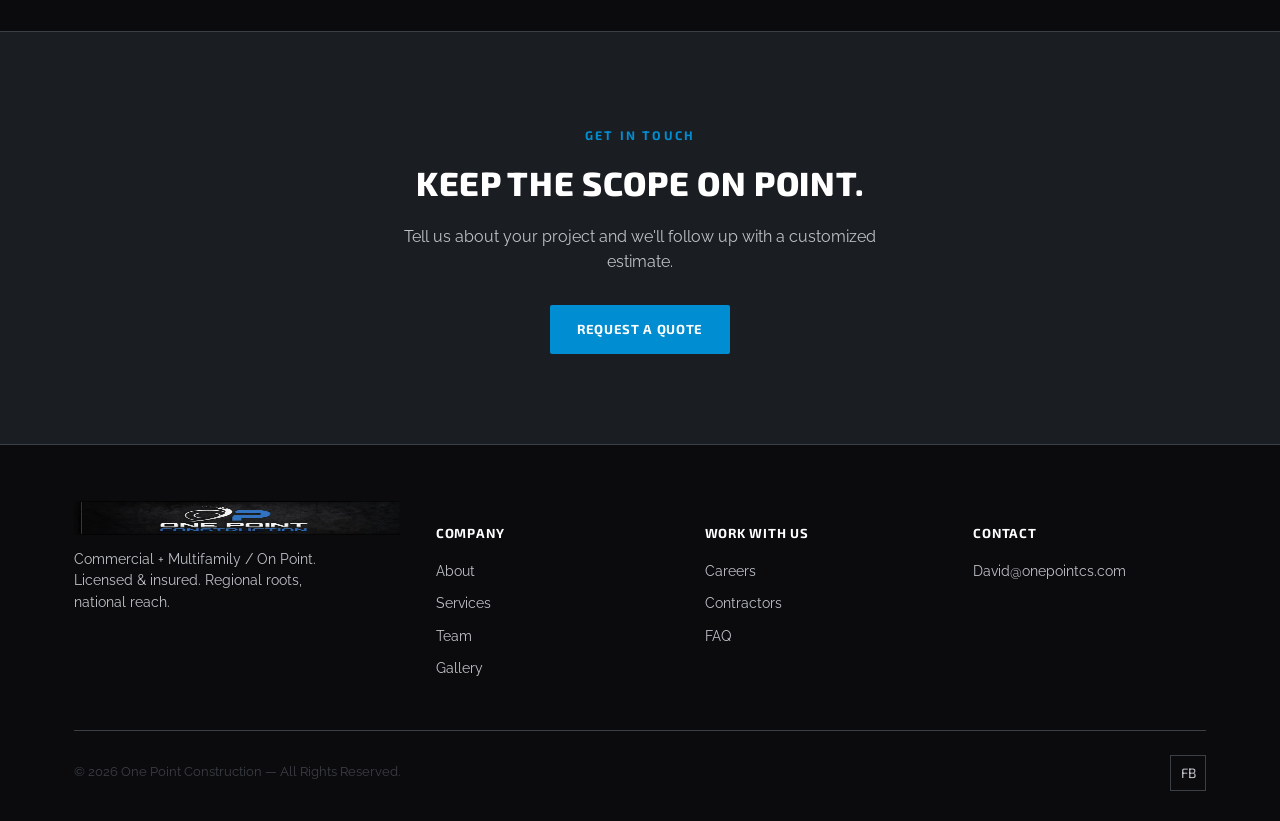
==== commit 01b7496e: "Move quote action to mobile sticky bar" ====
--- a/about.html
+++ b/about.html
@@ -45,7 +45,6 @@
         <a href="about.html">About</a><a href="services.html">Services</a><a href="team.html">Team</a><a href="gallery.html">Gallery</a><a href="careers.html">Careers</a><a href="contractors.html">Contractors</a><a href="faq.html">FAQ</a>
       </nav>
     </details>
-    <a class="btn btn-primary" href="index.html#contact">Request a Quote</a>
   </div>
 </header>
 <section class="page-banner hex-bg">
@@ -139,5 +138,6 @@
     </div>
   </div>
 </footer>
+<a class="mobile-quote-bar" href="index.html#contact" aria-label="Request a quote from One Point Construction"><span>Have a project in mind?</span><strong>Request a Quote <span aria-hidden="true">→</span></strong></a>
 </body>
 </html>
--- a/assets/styles.css
+++ b/assets/styles.css
@@ -311,8 +311,10 @@
 
 .menu-toggle{display:none; background:none; border:none; color:var(--white); font-size:1.6rem; cursor:pointer;}
 .mobile-menu{display:none;}
+.mobile-quote-bar{display:none;}
 
 @media (max-width: 900px){
+  body{padding-bottom:calc(82px + env(safe-area-inset-bottom));}
   .nav-inner{position:relative; gap:10px; padding:12px 18px;}
   .brand{flex:0 1 auto; min-width:0;}
   .brand img{height:33px; max-width:128px; object-fit:contain; object-position:left center;}
@@ -345,7 +347,30 @@
   }
   .mobile-menu-panel a:nth-last-child(-n+1){grid-column:1 / -1;}
   .mobile-menu-panel a:hover, .mobile-menu-panel a:focus-visible{color:var(--white); background:#20242a; box-shadow:inset 3px 0 0 var(--blue); outline:0;}
-  .nav-inner > .btn{order:3; flex:0 0 auto; padding:12px 14px; font-size:0.7rem; white-space:nowrap;}
+  .mobile-quote-bar{
+    position:fixed;
+    z-index:1000;
+    right:12px;
+    bottom:max(12px, env(safe-area-inset-bottom));
+    left:12px;
+    display:flex;
+    min-height:58px;
+    align-items:center;
+    justify-content:space-between;
+    gap:12px;
+    padding:10px 13px 10px 16px;
+    border:1px solid rgba(126,210,255,0.52);
+    background:rgba(11,11,13,0.96);
+    box-shadow:0 14px 30px rgba(0,0,0,0.36), 0 0 0 1px rgba(0,141,210,0.11);
+    color:var(--white);
+    backdrop-filter:blur(12px);
+    -webkit-backdrop-filter:blur(12px);
+  }
+  .mobile-quote-bar > span{color:var(--silver); font-family:'Exo 2',sans-serif; font-size:0.69rem; font-weight:600; line-height:1.18; letter-spacing:0.025em;}
+  .mobile-quote-bar strong{display:inline-flex; align-items:center; gap:7px; flex:0 0 auto; color:var(--white); font-family:'Exo 2',sans-serif; font-size:0.72rem; font-weight:800; letter-spacing:0.065em; text-transform:uppercase;}
+  .mobile-quote-bar strong span{color:var(--blue); font-size:1.05rem; line-height:1; transition:transform 0.18s ease;}
+  .mobile-quote-bar:hover,.mobile-quote-bar:focus-visible{border-color:var(--blue); background:#171a1e; outline:none;}
+  .mobile-quote-bar:hover strong span,.mobile-quote-bar:focus-visible strong span{transform:translateX(4px);}
   .pillars, .svc-grid, .team-grid, .gallery-grid, .about-grid, .two-col, .gallery-intro, .svc-photos{
     grid-template-columns:1fr;
   }
@@ -367,7 +392,9 @@
   .brand img{height:30px; max-width:112px;}
   .mobile-menu summary{min-width:64px; height:42px; padding:0 8px;}
   .mobile-menu-label{font-size:0.59rem;}
-  .nav-inner > .btn{padding:11px 11px; font-size:0.64rem;}
+  .mobile-quote-bar{right:10px; left:10px; min-height:54px; padding:9px 11px 9px 13px;}
+  .mobile-quote-bar > span{font-size:0.64rem;}
+  .mobile-quote-bar strong{font-size:0.66rem;}
 }
 
 /* Leadership spotlight */
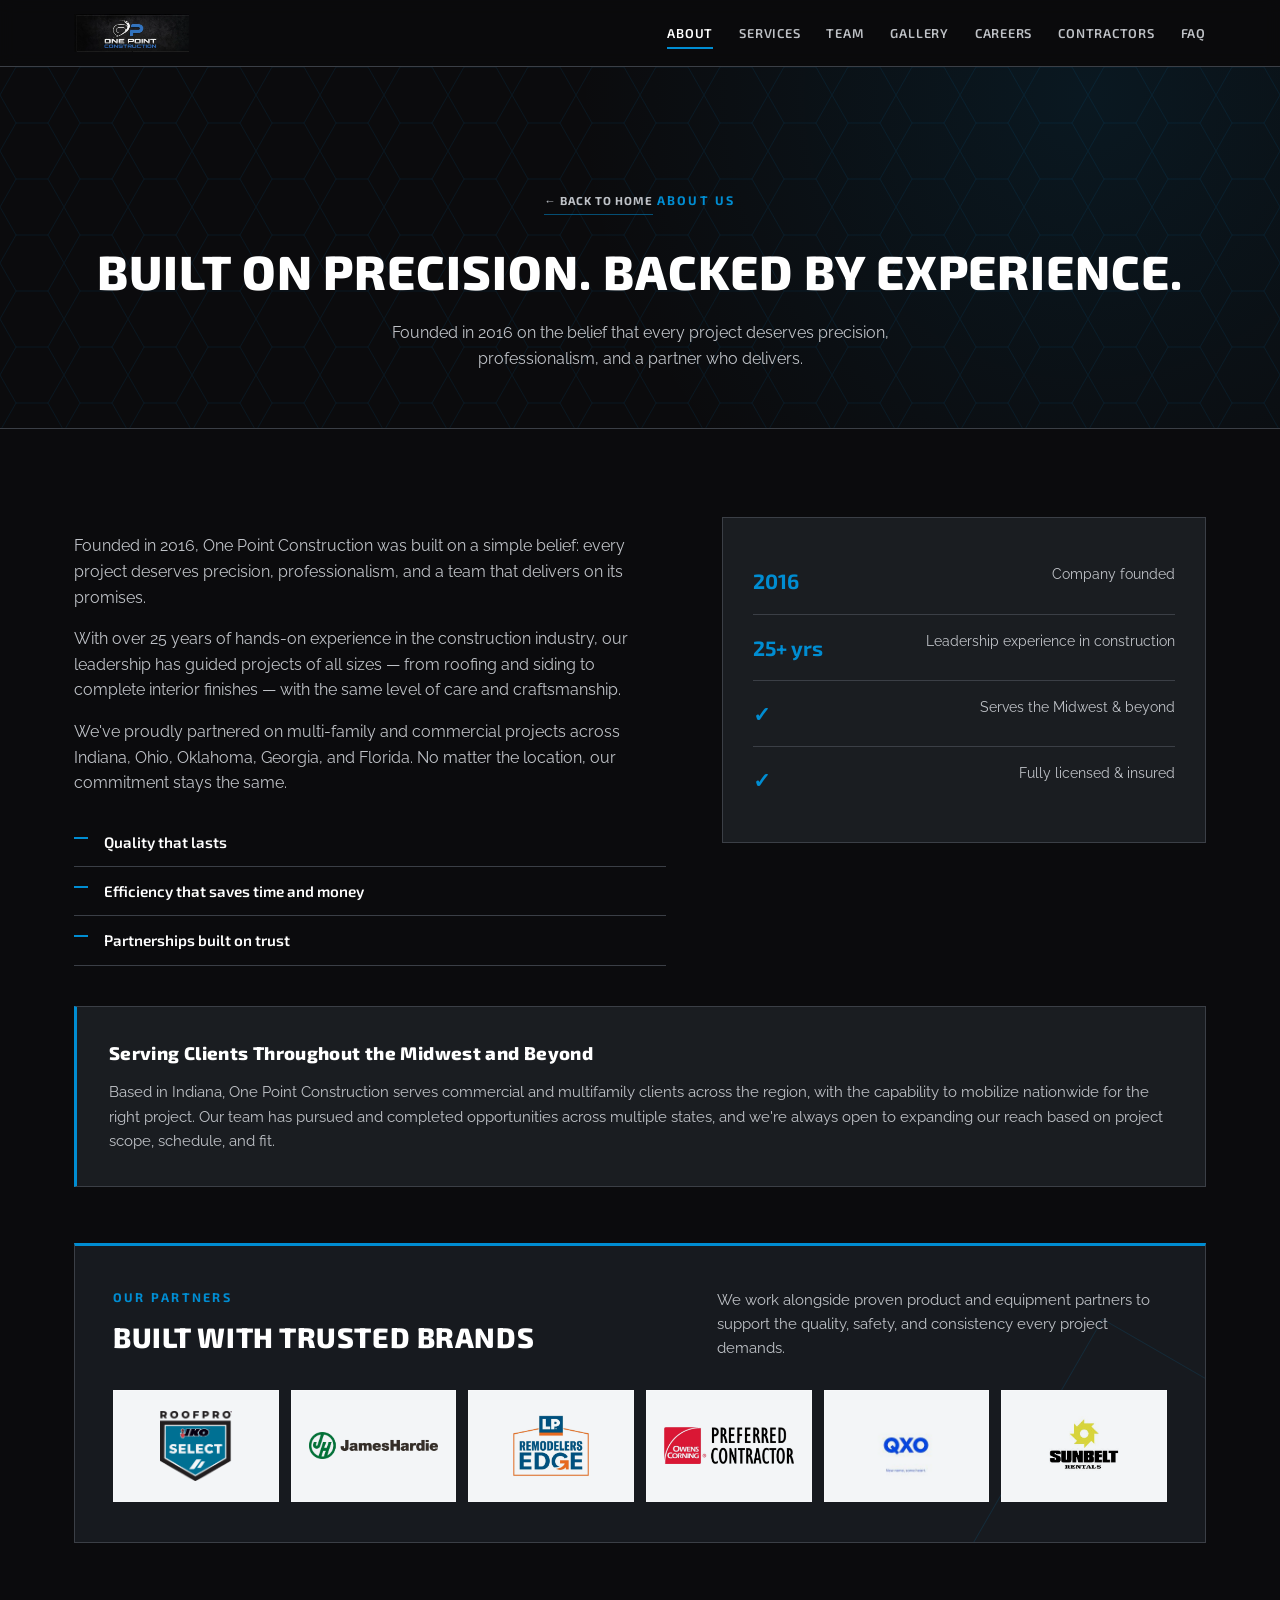
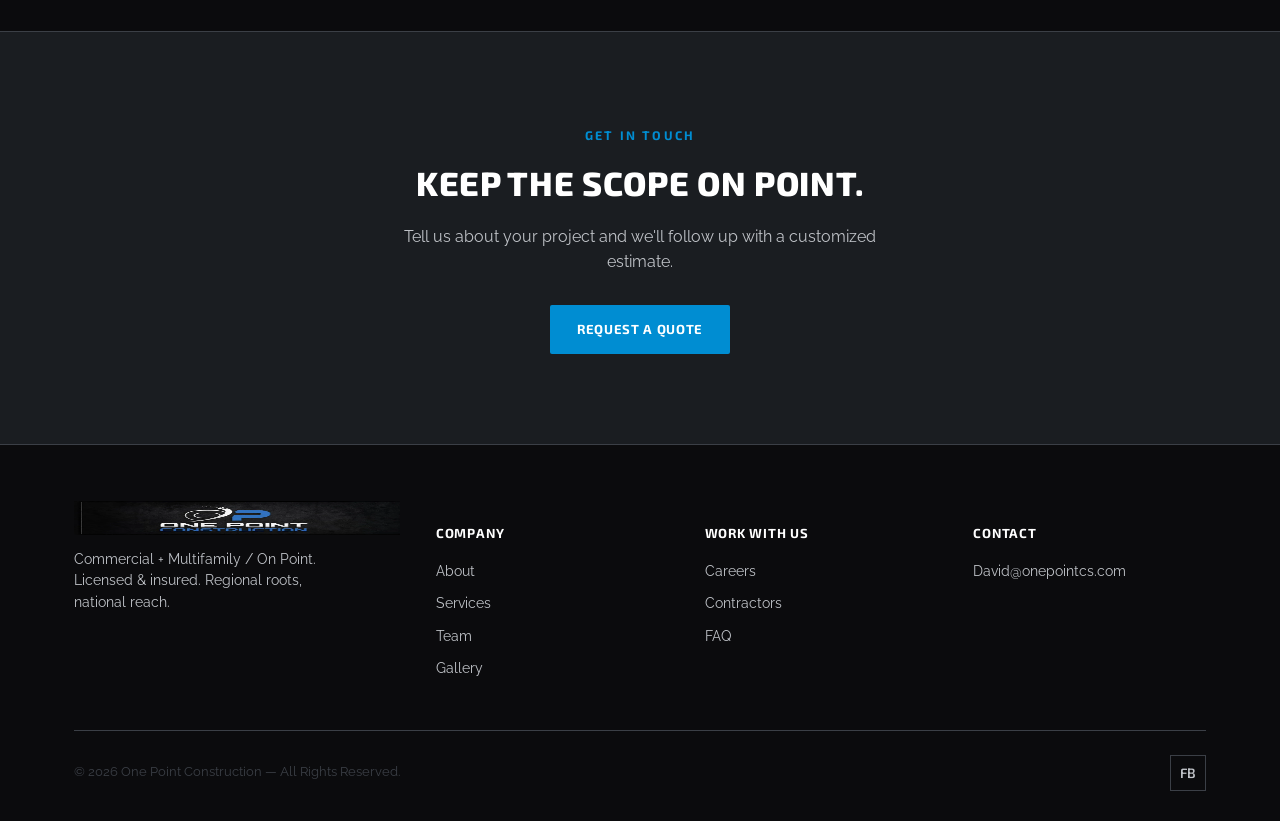
==== commit 5c41d77c: "Optimize gallery delivery for mobile" ====
--- a/about.html
+++ b/about.html
@@ -14,14 +14,16 @@
 <meta property="og:description" content="Commercial and multifamily construction built on precision, experience, and trusted partnerships.">
 <meta property="og:url" content="https://onepointconstruction.com/about.html">
 <meta property="og:image" content="https://onepointconstruction.com/assets/img/cta-band.jpg">
+<meta property="og:image:secure_url" content="https://onepointconstruction.com/assets/img/cta-band.jpg">
+<meta property="og:image:type" content="image/jpeg">
+<meta property="og:image:width" content="1600">
+<meta property="og:image:height" content="900">
+<meta property="og:image:alt" content="One Point Construction — Commercial and Multifamily Contractor">
 <meta name="twitter:card" content="summary_large_image">
 <meta name="twitter:title" content="About One Point Construction">
 <meta name="twitter:description" content="Commercial and multifamily construction built on precision, experience, and trusted partnerships.">
 <meta name="twitter:image" content="https://onepointconstruction.com/assets/img/cta-band.jpg">
 <link rel="icon" href="assets/img/logo-badge.png">
-<link rel="preconnect" href="https://fonts.googleapis.com">
-<link rel="preconnect" href="https://fonts.gstatic.com" crossorigin>
-<link href="https://fonts.googleapis.com/css2?family=Exo+2:wght@600;800&family=Raleway:wght@400;500;600;700&display=swap" rel="stylesheet">
 <link rel="stylesheet" href="assets/styles.css">
 </head>
 <body>
--- a/assets/styles.css
+++ b/assets/styles.css
@@ -1,4 +1,18 @@
 /* Design language: precise industrial confidence. Angular blue accents, measured contrast, and responsive motion that makes decisions feel intentional. */
+@font-face{
+  font-family:'Exo 2';
+  font-style:normal;
+  font-weight:600 800;
+  font-display:swap;
+  src:url('fonts/exo-2-latin.woff2') format('woff2');
+}
+@font-face{
+  font-family:'Raleway';
+  font-style:normal;
+  font-weight:400 700;
+  font-display:swap;
+  src:url('fonts/raleway-latin.woff2') format('woff2');
+}
 :root{
   --jet:#0B0B0D;
   --charcoal:#1A1D21;
@@ -252,6 +266,23 @@
 .gallery-grid figcaption .tag{font-family:'Exo 2',sans-serif; font-size:0.7rem; letter-spacing:0.06em; text-transform:uppercase; color:var(--blue); display:block;}
 .gallery-grid figcaption .cap{color:var(--silver); font-size:0.82rem;}
 .gallery-note{margin-top:18px; padding:16px 20px; border-left:3px solid var(--blue); background:var(--charcoal); color:var(--silver); font-size:0.88rem;}
+.recent-projects{margin-top:82px; padding-top:70px; border-top:1px solid var(--gunmetal);}
+.recent-projects .section-head{margin-bottom:32px;}
+.project-briefs{display:grid; grid-template-columns:repeat(auto-fit, minmax(260px,1fr)); gap:20px; margin:0 0 26px;}
+.project-brief{position:relative; overflow:hidden; padding:28px; background:var(--charcoal); border:1px solid var(--gunmetal); border-top:3px solid var(--blue);}
+.project-brief::after{content:''; position:absolute; right:-46px; bottom:-70px; width:180px; height:180px; background-image:url("data:image/svg+xml;utf8,%3Csvg xmlns='http://www.w3.org/2000/svg' width='64' height='56' viewBox='0 0 64 56'%3E%3Cpolygon points='16,0 48,0 64,28 48,56 16,56 0,28' fill='none' stroke='rgba(0,141,210,0.16)' stroke-width='1'/%3E%3C/svg%3E"); background-size:64px 56px; opacity:.6; transform:rotate(12deg); pointer-events:none;}
+.project-brief .eyebrow{position:relative; z-index:1; margin-bottom:6px;}
+.project-brief h3{position:relative; z-index:1; font-size:1.12rem; margin-bottom:10px;}
+.project-brief p{position:relative; z-index:1; max-width:510px; margin:0; color:var(--silver); font-size:.92rem; line-height:1.65;}
+.project-photo-head{margin:48px auto 24px; padding-top:34px; border-top:1px solid var(--gunmetal);}
+.recent-project-grid{display:grid; grid-template-columns:repeat(3,1fr); gap:18px;}
+.recent-project-grid figure{position:relative; margin:0; overflow:hidden; border:1px solid var(--gunmetal); background:var(--charcoal);}
+.recent-project-grid img{width:100%; height:255px; object-fit:cover; transition:transform .4s ease;}
+.recent-project-grid figure.portrait img{height:360px;}
+.recent-project-grid figcaption{position:absolute; right:0; bottom:0; left:0; padding:13px 15px; background:linear-gradient(0deg,rgba(11,11,13,.94),transparent);}
+.recent-project-grid .tag{display:block; color:var(--blue); font-family:'Exo 2',sans-serif; font-size:.68rem; font-weight:700; letter-spacing:.08em; text-transform:uppercase;}
+.recent-project-grid .cap{color:var(--silver); font-size:.79rem;}
+@media (hover:hover) and (pointer:fine){.recent-project-grid figure:hover{border-color:var(--blue); box-shadow:0 12px 24px rgba(0,0,0,.26);}.recent-project-grid figure:hover img{transform:scale(1.05);}}
 
 /* CTA band */
 .cta-band{position:relative; border-top:1px solid var(--gunmetal); border-bottom:1px solid var(--gunmetal);}
@@ -359,19 +390,19 @@
     justify-content:space-between;
     gap:12px;
     padding:10px 13px 10px 16px;
-    border:1px solid rgba(126,210,255,0.52);
-    background:rgba(11,11,13,0.96);
-    box-shadow:0 14px 30px rgba(0,0,0,0.36), 0 0 0 1px rgba(0,141,210,0.11);
+    border:1px solid #37b8f5;
+    background:var(--blue);
+    box-shadow:0 14px 30px rgba(0,0,0,0.36), 0 0 0 1px rgba(126,210,255,0.18);
     color:var(--white);
     backdrop-filter:blur(12px);
     -webkit-backdrop-filter:blur(12px);
   }
-  .mobile-quote-bar > span{color:var(--silver); font-family:'Exo 2',sans-serif; font-size:0.69rem; font-weight:600; line-height:1.18; letter-spacing:0.025em;}
+  .mobile-quote-bar > span{color:rgba(255,255,255,0.88); font-family:'Exo 2',sans-serif; font-size:0.69rem; font-weight:600; line-height:1.18; letter-spacing:0.025em;}
   .mobile-quote-bar strong{display:inline-flex; align-items:center; gap:7px; flex:0 0 auto; color:var(--white); font-family:'Exo 2',sans-serif; font-size:0.72rem; font-weight:800; letter-spacing:0.065em; text-transform:uppercase;}
-  .mobile-quote-bar strong span{color:var(--blue); font-size:1.05rem; line-height:1; transition:transform 0.18s ease;}
-  .mobile-quote-bar:hover,.mobile-quote-bar:focus-visible{border-color:var(--blue); background:#171a1e; outline:none;}
+  .mobile-quote-bar strong span{color:var(--white); font-size:1.05rem; line-height:1; transition:transform 0.18s ease;}
+  .mobile-quote-bar:hover,.mobile-quote-bar:focus-visible{border-color:#8bd9ff; background:#00a3f0; outline:none;}
   .mobile-quote-bar:hover strong span,.mobile-quote-bar:focus-visible strong span{transform:translateX(4px);}
-  .pillars, .svc-grid, .team-grid, .gallery-grid, .about-grid, .two-col, .gallery-intro, .svc-photos{
+  .pillars, .svc-grid, .team-grid, .gallery-grid, .recent-project-grid, .about-grid, .two-col, .gallery-intro, .svc-photos, .project-briefs{
     grid-template-columns:1fr;
   }
   .foot-grid{grid-template-columns:1fr 1fr;}
@@ -385,6 +416,10 @@
   .cred-strip{padding:14px 0;}
   .cred-strip .wrap{font-size:0.72rem; gap:4px 0;}
   .cred-strip .sep{margin:0 10px;}
+  .recent-projects{margin-top:56px; padding-top:52px;}
+  .project-brief{padding:24px 22px;}
+  .recent-project-grid img{height:auto; aspect-ratio:4/3; object-fit:cover;}
+  .recent-project-grid figure.portrait img{height:auto; aspect-ratio:auto; object-fit:contain; background:var(--jet);}
 }
 
 @media (max-width: 410px){
@@ -621,15 +656,14 @@
 .leader-card--alt .leader-info{order:1;}
 .leader-photo{
   position:relative;
-  min-height:100%;
+  align-self:start;
+  aspect-ratio:3/4;
   overflow:hidden;
   background:var(--jet);
 }
 .leader-photo img{
   width:100%;
   height:100%;
-  min-height:470px;
-  aspect-ratio:auto;
   object-fit:cover;
   border:0;
   transition:transform 0.55s cubic-bezier(.2,.8,.2,1), filter 0.55s ease;
@@ -643,6 +677,8 @@
 }
 .leader-photo--david img{object-position:center top;}
 .leader-photo--carl img{object-position:center center;}
+.leader-photo--michael img{object-position:center top;}
+.leader-photo--brittany img{object-position:center top;}
 .photo-caption{
   position:absolute;
   z-index:1;
@@ -711,6 +747,18 @@
 .leader-family--plain{display:block; padding:20px 0;}
 .advice-quote{margin-top:22px; padding-left:18px; font-size:0.95rem; line-height:1.55;}
 .advice-quote span{color:var(--silver);}
+.partner-testimonials{margin-top:66px; padding:58px 0 2px; border-top:1px solid var(--gunmetal);}
+.partner-testimonials .section-head{margin-bottom:30px;}
+.testimonial-grid{display:grid; grid-template-columns:minmax(0,1.22fr) minmax(0,0.78fr); gap:20px; align-items:start;}
+.testimonial-card{position:relative; margin:0; padding:30px 30px 26px; background:var(--charcoal); border:1px solid var(--gunmetal); border-top:3px solid var(--blue); overflow:hidden;}
+.testimonial-card::before{content:'“'; position:absolute; top:7px; right:20px; color:rgba(0,141,210,0.14); font-family:'Exo 2',sans-serif; font-size:7rem; font-weight:800; line-height:1; pointer-events:none;}
+.testimonial-card blockquote{position:relative; margin:0;}
+.testimonial-card blockquote p{position:relative; margin:0 0 18px; color:var(--silver); font-size:0.91rem; line-height:1.72;}
+.testimonial-card blockquote p:last-child{margin-bottom:0;}
+.testimonial-card figcaption{position:relative; display:grid; gap:2px; margin-top:25px; padding-top:18px; border-top:1px solid var(--gunmetal);}
+.testimonial-card figcaption strong{color:var(--white); font-family:'Exo 2',sans-serif; font-size:0.94rem; letter-spacing:0.03em; text-transform:uppercase;}
+.testimonial-card figcaption span{color:var(--blue); font-family:'Exo 2',sans-serif; font-size:0.72rem; font-weight:700; letter-spacing:0.075em; text-transform:uppercase;}
+.testimonial-card figcaption span + span{color:var(--silver);}
 .team-cta{
   display:flex;
   align-items:center;
@@ -729,15 +777,18 @@
   .leader-card:hover .leader-tags span{border-color:var(--blue); color:var(--white);}
   .leader-card:hover .leader-tags span:nth-child(2){transition-delay:35ms;}
   .leader-card:hover .leader-tags span:nth-child(3){transition-delay:70ms;}
+  .testimonial-card{transition:transform 0.24s cubic-bezier(.2,.8,.2,1), border-color 0.24s ease, box-shadow 0.24s ease;}
+  .testimonial-card:hover{transform:translateY(-4px); border-color:var(--blue); box-shadow:0 16px 28px rgba(0,0,0,0.24);}
   .team-cta:hover{transform:translateY(-4px); border-color:var(--blue); box-shadow:0 16px 28px rgba(0,0,0,0.24);}
 }
 @media (max-width:900px){
   .team-section{padding-top:56px;}
   .leader-card, .leader-card--alt{grid-template-columns:1fr;}
   .leader-card--alt .leader-photo, .leader-card--alt .leader-info{order:initial;}
-  .leader-photo{max-width:none; min-height:0;}
+  .leader-photo{max-width:none; min-height:0; aspect-ratio:auto;}
   .leader-photo img{height:clamp(320px,72vw,500px); min-height:0;}
   .leader-info{padding:34px 30px 32px;}
+  .testimonial-grid{grid-template-columns:1fr;}
   .team-cta{padding:32px 30px;}
 }
 @media (max-width:620px){
@@ -745,6 +796,9 @@
   .leader-family{grid-template-columns:1fr; gap:14px;}
   .leader-family img{height:auto; aspect-ratio:16/9;}
   .pull-quote{padding:20px 18px;}
+  .partner-testimonials{margin-top:52px; padding-top:48px;}
+  .testimonial-card{padding:26px 22px 22px;}
+  .testimonial-card blockquote p{font-size:0.89rem;}
   .team-cta{display:block; padding:28px 22px;}
   .team-cta .btn{margin-top:22px;}
 }
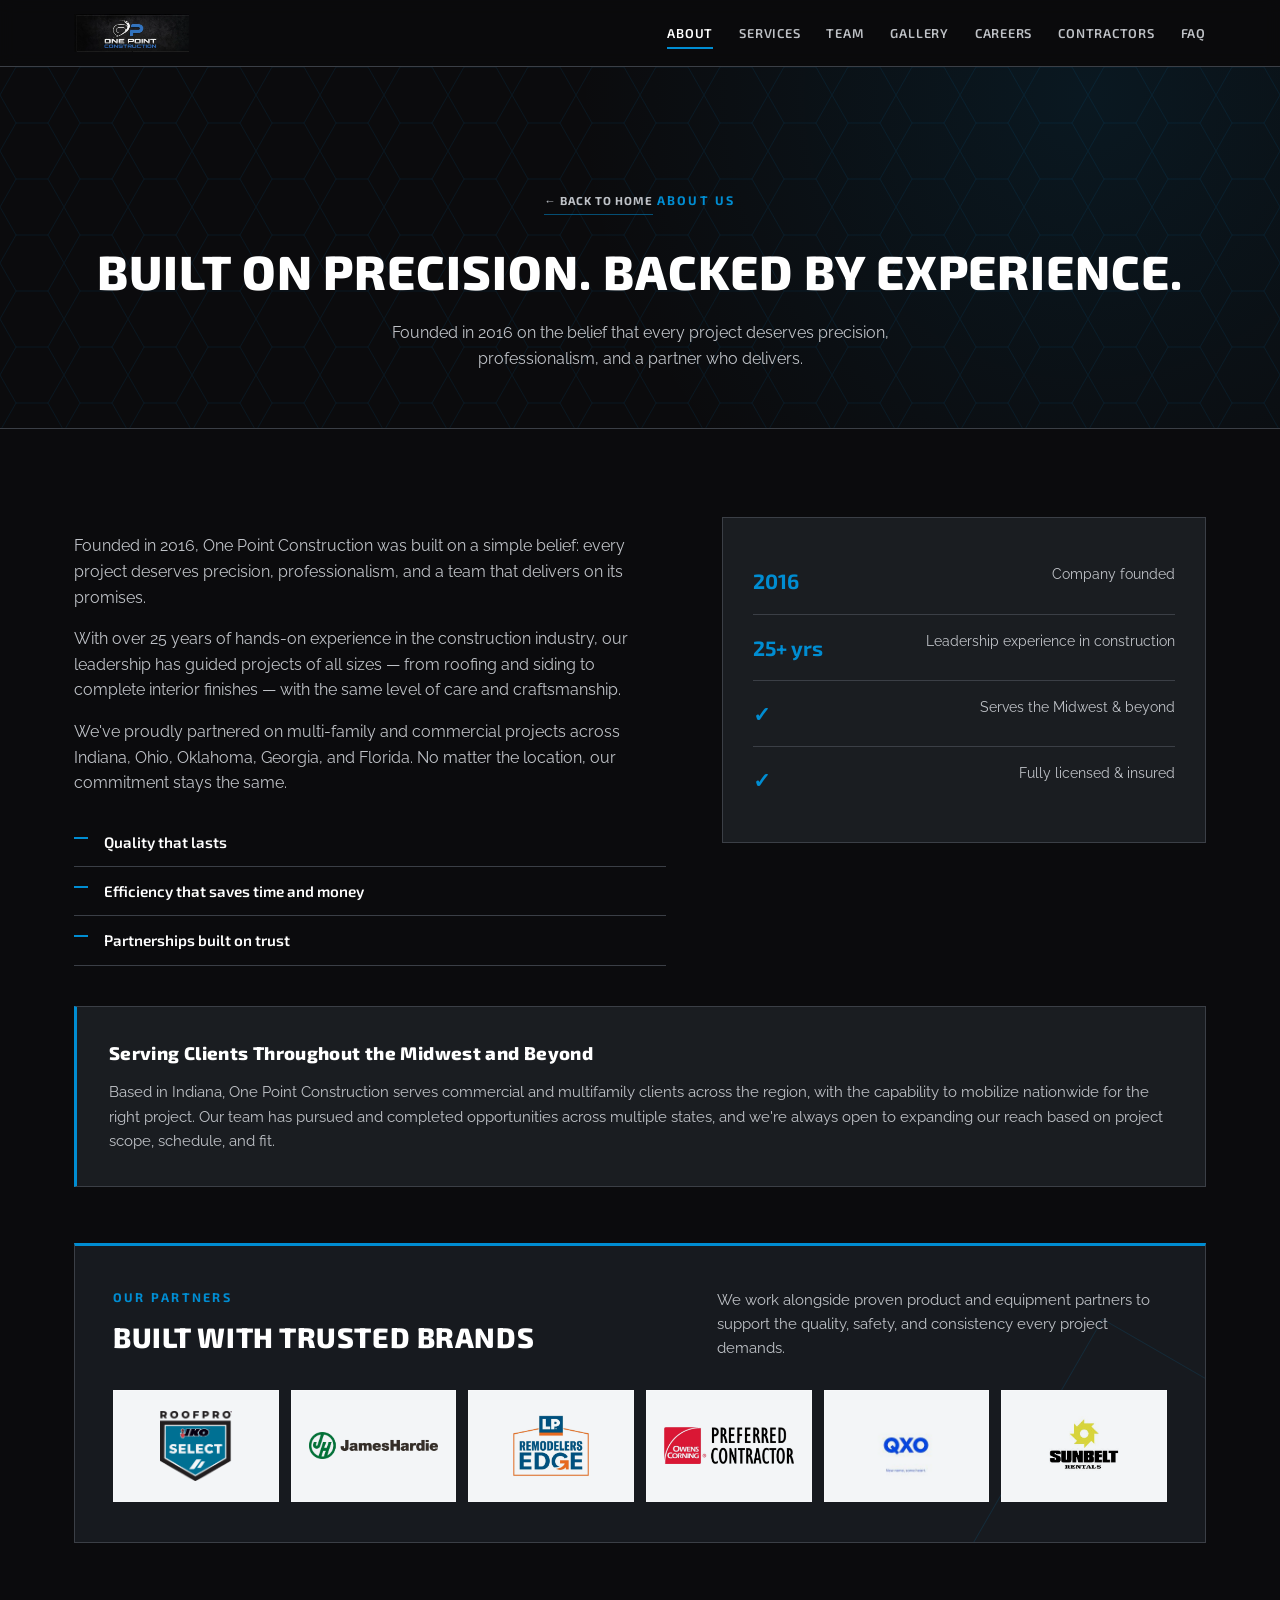
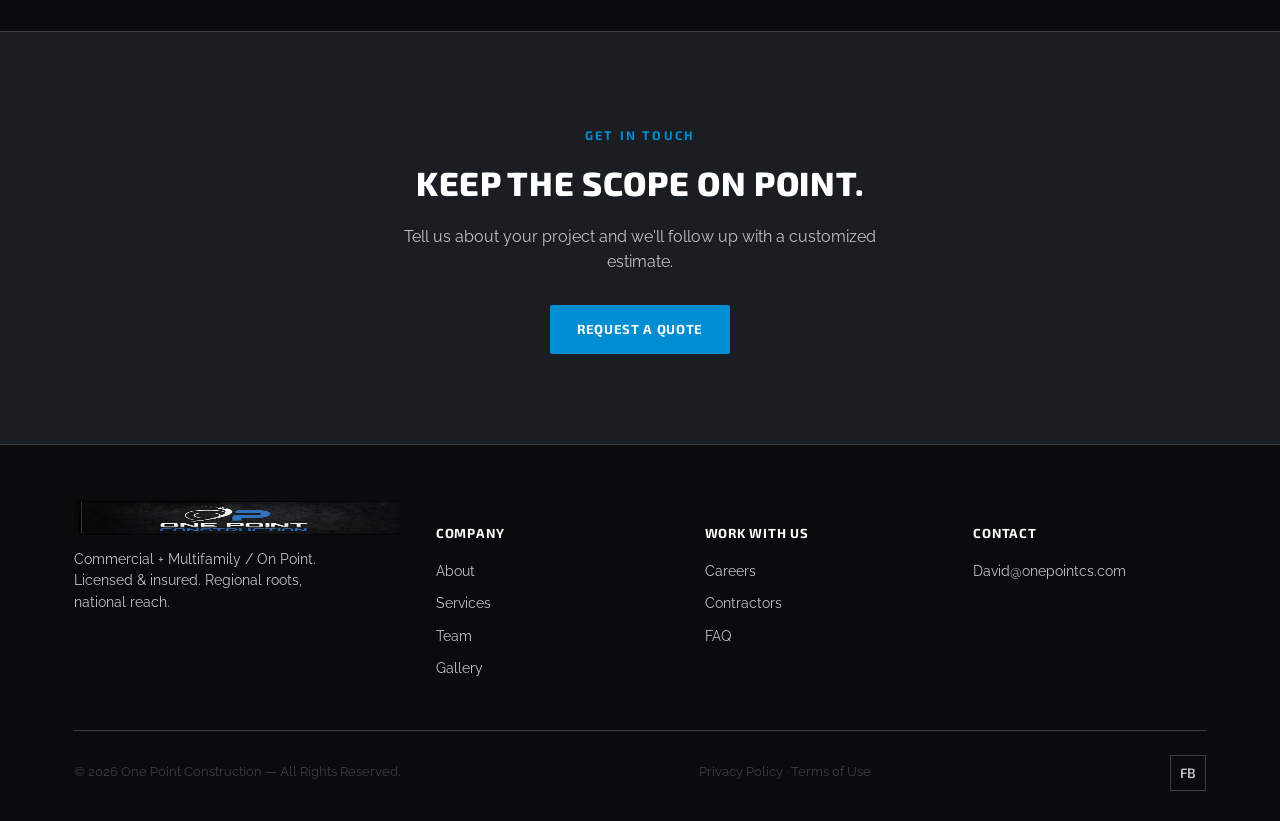
==== commit b3003e3a: "Add Privacy Policy and Terms of Use pages, footer links, and sitemap entries" ====
--- a/about.html
+++ b/about.html
@@ -134,6 +134,7 @@
     </div>
     <div class="foot-bottom">
       <span>&copy; 2026 One Point Construction &mdash; All Rights Reserved.</span>
+      <span><a href="privacy-policy.html">Privacy Policy</a> &middot; <a href="terms-of-use.html">Terms of Use</a></span>
       <div class="foot-social">
         <a href="https://www.facebook.com/OnePointCS/" aria-label="Facebook">FB</a>
       </div>
